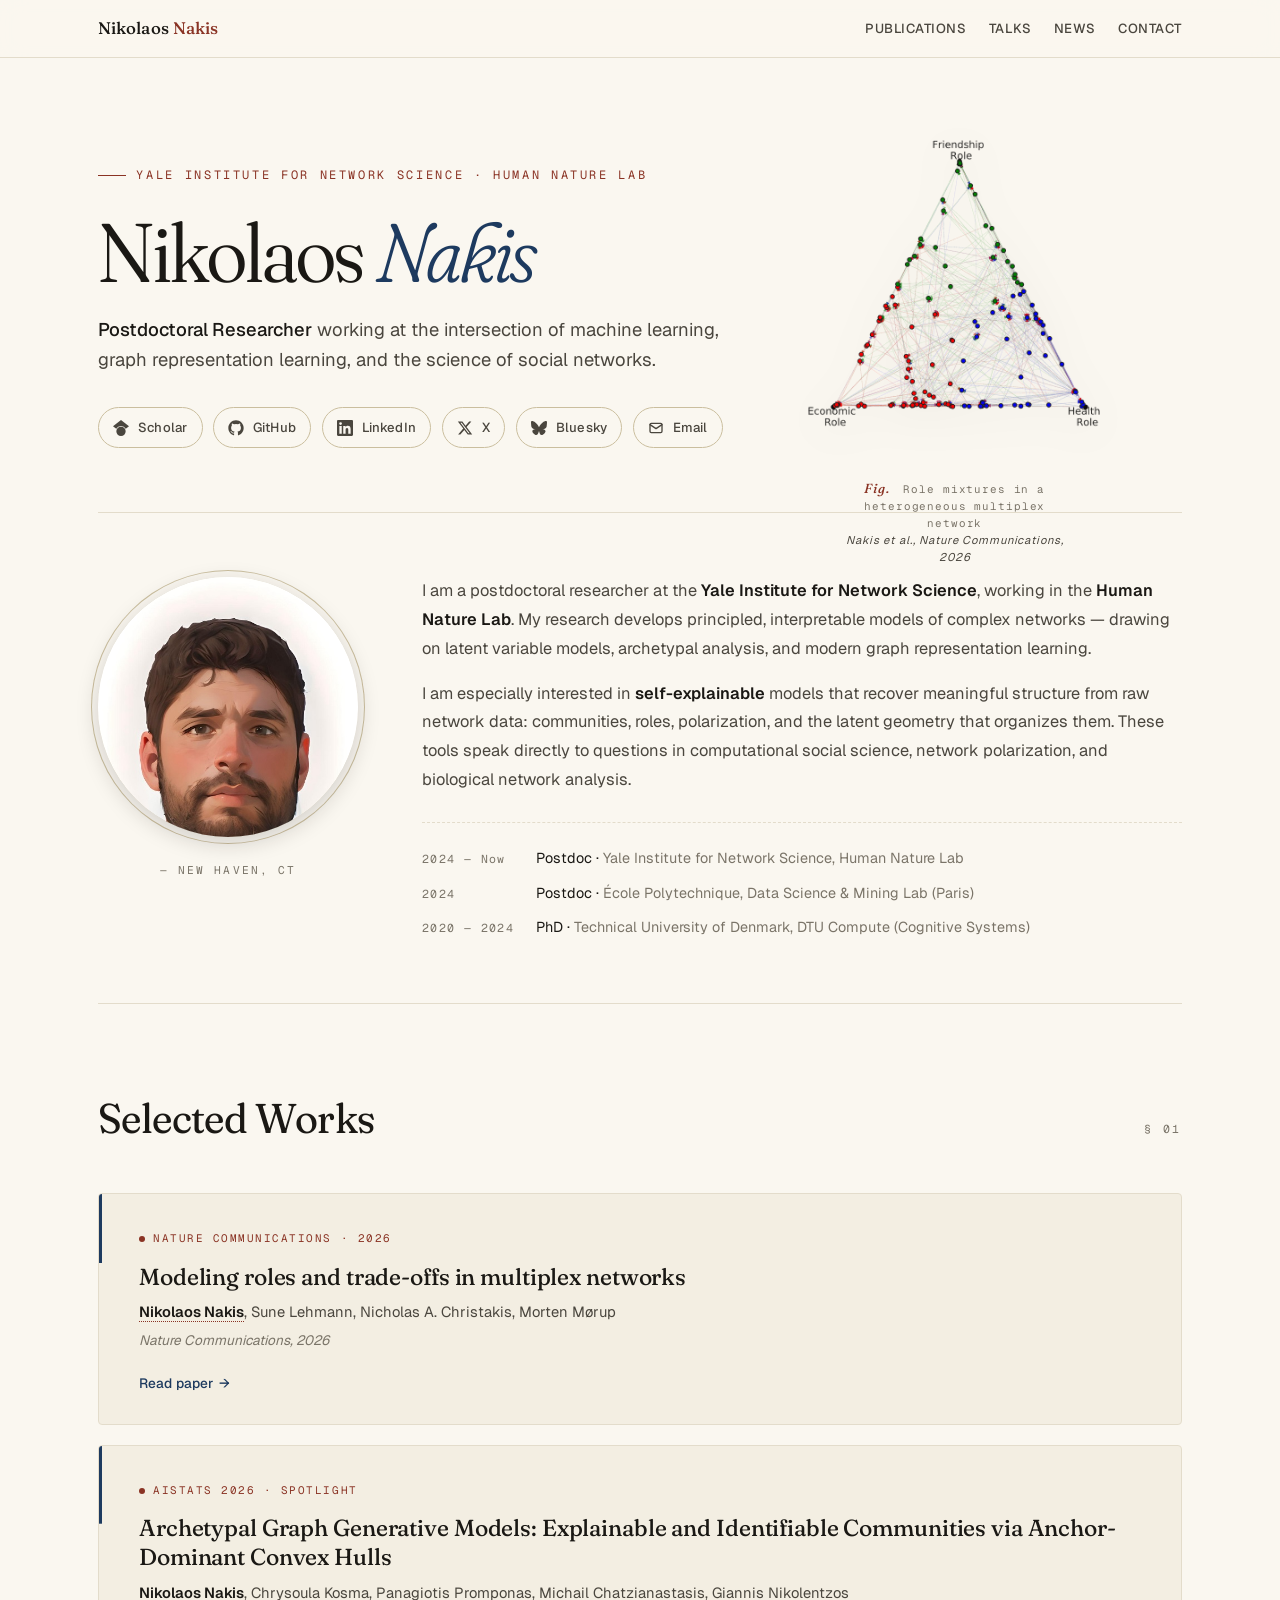
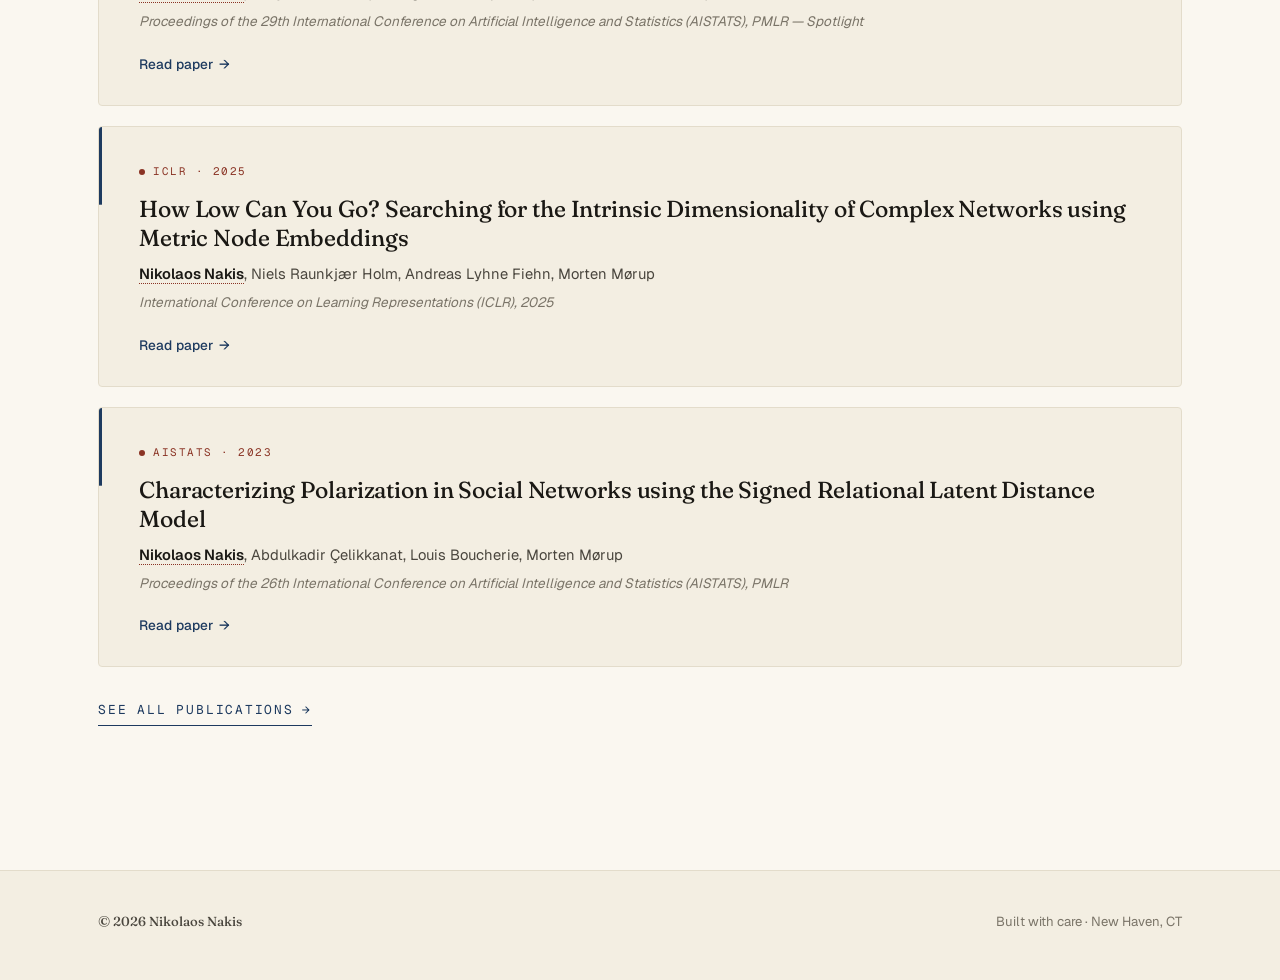
==== index.html @ 8c28fa92 "Add files via upload" ====
<!DOCTYPE html>
<html lang="en">
<head>
    <meta charset="UTF-8">
    <meta name="viewport" content="width=device-width, initial-scale=1.0">
    <title>Nikolaos Nakis — Postdoctoral Researcher, Yale University</title>
    <meta name="description" content="Personal website of Nikolaos Nakis, Postdoctoral Researcher at the Yale Institute for Network Science (Human Nature Lab). Research on machine learning for graphs, graph representation learning, and network polarization.">
    <link rel="stylesheet" href="style.css">
</head>
<body>

<!-- TOP BAR -->
<div class="topbar">
  <div class="topbar-inner">
    <a class="brand" href="./" aria-label="Home">Nikolaos <span>Nakis</span></a>
    <nav class="topnav" aria-label="Primary">
      <a href="publications/">Publications</a>
      <a href="talks/">Talks</a>
      <a href="news/">News</a>
      <a href="contact/">Contact</a>
    </nav>
  </div>
</div>

<main class="shell" id="top">

  <!-- HERO -->
  <section class="hero">

    <a class="hero-figure" href="https://arxiv.org/pdf/2508.05488" target="_blank" rel="noopener" aria-label="Figure from 'Modeling roles and trade-offs in multiplex networks'">
      <img src="assets/simplex.png" alt="Simplex visualization of node roles in a multiplex network — Friendship, Health, and Economic role vertices" loading="eager">
      <span class="hero-figure-caption">
        <span class="caption-label">Fig.</span>
        Role mixtures in a heterogeneous multiplex network<br>
        <em>Nakis et al., Nature Communications, 2026</em>
      </span>
    </a>

    <p class="eyebrow">Yale Institute for Network Science · Human Nature Lab</p>

    <h1>Nikolaos <em>Nakis</em></h1>

    <p class="hero-role">
      <strong>Postdoctoral Researcher</strong> working at the intersection of
      machine learning, graph representation learning, and the science of
      social networks.
    </p>

    <div class="socials">
      <a class="social-btn" href="https://scholar.google.com/citations?user=aBbL2BkAAAAJ&hl=en&oi=ao" target="_blank" rel="noopener" aria-label="Google Scholar">
        <svg viewBox="0 0 24 24" fill="currentColor"><path d="M12 24a7 7 0 1 1 0-14 7 7 0 0 1 0 14zm0-24L0 9.5l4.84 3.77A8 8 0 0 1 12 9a8 8 0 0 1 7.16 4.27L24 9.5z"/></svg>
        Scholar
      </a>
      <a class="social-btn" href="https://github.com/Nicknakis" target="_blank" rel="noopener" aria-label="GitHub">
        <svg viewBox="0 0 24 24" fill="currentColor"><path d="M12 .5C5.65.5.5 5.65.5 12c0 5.08 3.29 9.39 7.86 10.91.58.1.79-.25.79-.56v-2.06c-3.2.7-3.87-1.36-3.87-1.36-.52-1.32-1.27-1.67-1.27-1.67-1.04-.71.08-.7.08-.7 1.15.08 1.76 1.18 1.76 1.18 1.02 1.76 2.69 1.25 3.35.96.1-.74.4-1.25.72-1.54-2.55-.29-5.24-1.28-5.24-5.7 0-1.26.45-2.29 1.18-3.1-.12-.29-.51-1.46.11-3.05 0 0 .97-.31 3.18 1.18a11 11 0 0 1 5.78 0c2.21-1.49 3.18-1.18 3.18-1.18.62 1.59.23 2.76.11 3.05.74.81 1.18 1.84 1.18 3.1 0 4.43-2.69 5.4-5.26 5.69.41.36.78 1.07.78 2.16v3.2c0 .31.21.67.8.55C20.21 21.39 23.5 17.08 23.5 12 23.5 5.65 18.35.5 12 .5z"/></svg>
        GitHub
      </a>
      <a class="social-btn" href="https://www.linkedin.com/in/nikolaos-nakis-67a07a147/" target="_blank" rel="noopener" aria-label="LinkedIn">
        <svg viewBox="0 0 24 24" fill="currentColor"><path d="M20.45 20.45h-3.55v-5.57c0-1.33-.03-3.04-1.85-3.04-1.86 0-2.14 1.45-2.14 2.94v5.67H9.36V9h3.41v1.56h.05c.47-.9 1.64-1.85 3.37-1.85 3.6 0 4.27 2.37 4.27 5.46v6.28zM5.34 7.43A2.06 2.06 0 1 1 5.34 3.3a2.06 2.06 0 0 1 0 4.13zM7.12 20.45H3.56V9h3.56v11.45zM22.23 0H1.77C.79 0 0 .77 0 1.72v20.56C0 23.23.79 24 1.77 24h20.46c.98 0 1.77-.77 1.77-1.72V1.72C24 .77 23.21 0 22.23 0z"/></svg>
        LinkedIn
      </a>
      <a class="social-btn" href="https://x.com/nnaknik" target="_blank" rel="noopener" aria-label="X / Twitter">
        <svg viewBox="0 0 24 24" fill="currentColor"><path d="M18.244 2.25h3.308l-7.227 8.26 8.502 11.24H16.17l-5.214-6.817L4.99 21.75H1.68l7.73-8.835L1.254 2.25H8.08l4.713 6.231zm-1.161 17.52h1.833L7.084 4.126H5.117z"/></svg>
        X
      </a>
      <a class="social-btn" href="https://bsky.app/profile/nnaknik.bsky.social" target="_blank" rel="noopener" aria-label="Bluesky">
        <svg viewBox="0 0 24 24" fill="currentColor"><path d="M12 10.8c-1.087-2.114-4.046-6.053-6.798-7.995C2.566.944 1.561 1.266.902 1.565.139 1.908 0 3.08 0 3.768c0 .69.378 5.65.624 6.479.815 2.736 3.713 3.66 6.383 3.364.136-.02.275-.039.415-.056-.138.022-.276.04-.415.056-3.912.58-7.387 2.005-2.83 7.078 5.013 5.19 6.87-1.113 7.823-4.308.953 3.195 2.05 9.271 7.733 4.308 4.267-4.308 1.172-6.498-2.74-7.078a8.741 8.741 0 0 1-.415-.056c.14.017.279.036.415.056 2.67.297 5.568-.628 6.383-3.364.246-.828.624-5.79.624-6.478 0-.69-.139-1.861-.902-2.206-.659-.298-1.664-.62-4.3 1.24C16.046 4.748 13.087 8.687 12 10.8z"/></svg>
        Bluesky
      </a>
      <a class="social-btn" href="mailto:nicolaos.nakis@gmail.com" aria-label="Email">
        <svg viewBox="0 0 24 24" fill="none" stroke="currentColor" stroke-width="2" stroke-linecap="round" stroke-linejoin="round"><rect x="3" y="5" width="18" height="14" rx="2"/><path d="m3 7 9 6 9-6"/></svg>
        Email
      </a>
    </div>
  </section>

  <!-- ABOUT -->
  <section class="about" id="about">
    <div class="portrait">
      <img src="assets/scholar_photo.jpg" alt="Portrait of Nikolaos Nakis">
      <p class="portrait-caption">— New Haven, CT</p>
    </div>

    <div class="bio">
      <p>
        I am a postdoctoral researcher at the <strong>Yale Institute for Network
        Science</strong>, working in the <strong>Human Nature Lab</strong>. My research
        develops principled, interpretable models of complex networks — drawing on
        latent variable models, archetypal analysis, and modern graph
        representation learning.
      </p>
      <p>
        I am especially interested in <strong>self-explainable</strong> models that
        recover meaningful structure from raw network data: communities, roles,
        polarization, and the latent geometry that organizes them. These tools
        speak directly to questions in computational social science, network
        polarization, and biological network analysis.
      </p>

      <div class="bio-affiliations">
        <div class="affil-row">
          <span class="affil-when">2024 — Now</span>
          <span class="affil-where">Postdoc · <em>Yale Institute for Network Science, Human Nature Lab</em></span>
        </div>
        <div class="affil-row">
          <span class="affil-when">2024</span>
          <span class="affil-where">Postdoc · <em>École Polytechnique, Data Science &amp; Mining Lab (Paris)</em></span>
        </div>
        <div class="affil-row">
          <span class="affil-when">2020 — 2024</span>
          <span class="affil-where">PhD · <em>Technical University of Denmark, DTU Compute (Cognitive Systems)</em></span>
        </div>
      </div>
    </div>
  </section>

  <!-- SELECTED WORKS -->
  <section class="section" id="selected">
    <div class="section-head">
      <h2>Selected Works</h2>
      <span class="section-num">§ 01</span>
    </div>

    <div class="featured">

      <article class="feat-card">
        <div class="feat-tag"><span class="dot"></span> Nature Communications · 2026</div>
        <h3 class="feat-title">Modeling roles and trade-offs in multiplex networks</h3>
        <p class="feat-authors"><b>Nikolaos Nakis</b>, Sune Lehmann, Nicholas A. Christakis, Morten Mørup</p>
        <p class="feat-venue">Nature Communications, 2026</p>
        <a class="feat-link" href="https://www.nature.com/articles/s41467-026-68896-1" target="_blank" rel="noopener">Read paper</a>
      </article>

      <article class="feat-card">
        <div class="feat-tag"><span class="dot"></span> AISTATS 2026 · Spotlight</div>
        <h3 class="feat-title">Archetypal Graph Generative Models: Explainable and Identifiable Communities via Anchor-Dominant Convex Hulls</h3>
        <p class="feat-authors"><b>Nikolaos Nakis</b>, Chrysoula Kosma, Panagiotis Promponas, Michail Chatzianastasis, Giannis Nikolentzos</p>
        <p class="feat-venue">Proceedings of the 29th International Conference on Artificial Intelligence and Statistics (AISTATS), PMLR — Spotlight</p>
        <a class="feat-link" href="https://arxiv.org/pdf/2602.21342" target="_blank" rel="noopener">Read paper</a>
      </article>

      <article class="feat-card">
        <div class="feat-tag"><span class="dot"></span> ICLR · 2025</div>
        <h3 class="feat-title">How Low Can You Go? Searching for the Intrinsic Dimensionality of Complex Networks using Metric Node Embeddings</h3>
        <p class="feat-authors"><b>Nikolaos Nakis</b>, Niels Raunkjær Holm, Andreas Lyhne Fiehn, Morten Mørup</p>
        <p class="feat-venue">International Conference on Learning Representations (ICLR), 2025</p>
        <a class="feat-link" href="https://openreview.net/pdf?id=V71ITh2w40" target="_blank" rel="noopener">Read paper</a>
      </article>

      <article class="feat-card">
        <div class="feat-tag"><span class="dot"></span> AISTATS · 2023</div>
        <h3 class="feat-title">Characterizing Polarization in Social Networks using the Signed Relational Latent Distance Model</h3>
        <p class="feat-authors"><b>Nikolaos Nakis</b>, Abdulkadir Çelikkanat, Louis Boucherie, Morten Mørup</p>
        <p class="feat-venue">Proceedings of the 26th International Conference on Artificial Intelligence and Statistics (AISTATS), PMLR</p>
        <a class="feat-link" href="https://proceedings.mlr.press/v206/nakis23a.html" target="_blank" rel="noopener">Read paper</a>
      </article>

    </div>

    <a class="see-all" href="publications/">See all publications</a>
  </section>

</main>

<footer>
  <div class="footer-inner">
    <span class="footer-mark">© 2026 Nikolaos Nakis</span>
    <span>Built with care · New Haven, CT</span>
  </div>
</footer>

</body>
</html>
---- style.css ----
/* ============================================================
   Nikolaos Nakis — Personal Website
   Editorial / academic aesthetic
   ============================================================ */

@import url('https://fonts.googleapis.com/css2?family=Fraunces:opsz,wght,SOFT@9..144,300..800,30..100&family=Geist:wght@300;400;500;600&family=Geist+Mono:wght@400;500&display=swap');

/* ---------- Design tokens ---------- */
:root {
  /* Palette — warm paper + ink */
  --paper:        #faf7f0;
  --paper-2:      #f3eee2;
  --rule:         #e3dccb;
  --rule-strong:  #cabe9e;
  --ink:          #1a1814;
  --ink-2:        #4a463e;
  --ink-3:        #7a7468;
  --accent:       #1d3a5f;   /* deep ink blue */
  --accent-2:     #8a3324;   /* burnt sienna */
  --accent-soft:  #e7eaf0;

  /* Typography */
  --font-display: 'Fraunces', 'Iowan Old Style', 'Apple Garamond', Georgia, serif;
  --font-body:    'Geist', 'Helvetica Neue', system-ui, -apple-system, sans-serif;
  --font-mono:    'Geist Mono', 'JetBrains Mono', ui-monospace, monospace;

  /* Layout */
  --max-w:        1180px;
  --reading-w:    72ch;
  --gutter:       clamp(1.25rem, 4vw, 3rem);

  /* Motion */
  --ease:         cubic-bezier(.2, .8, .2, 1);
}

/* ---------- Reset ---------- */
*, *::before, *::after { box-sizing: border-box; }
html { scroll-behavior: smooth; scroll-padding-top: 80px; }
body {
  margin: 0;
  font-family: var(--font-body);
  font-weight: 400;
  font-size: 17px;
  line-height: 1.65;
  color: var(--ink);
  background: var(--paper);
  -webkit-font-smoothing: antialiased;
  -moz-osx-font-smoothing: grayscale;
  background-image:
    radial-gradient(1px 1px at 24% 18%, rgba(26,24,20,.08) 50%, transparent 51%),
    radial-gradient(1px 1px at 78% 62%, rgba(26,24,20,.06) 50%, transparent 51%),
    radial-gradient(1px 1px at 12% 84%, rgba(26,24,20,.05) 50%, transparent 51%),
    radial-gradient(1px 1px at 88% 14%, rgba(26,24,20,.05) 50%, transparent 51%);
  background-size: 100% 100%;
  background-attachment: fixed;
}
img { max-width: 100%; display: block; }
a { color: var(--accent); text-decoration: none; }
ul { padding: 0; list-style: none; margin: 0; }

/* ---------- Top bar ---------- */
.topbar {
  position: sticky;
  top: 0;
  z-index: 50;
  background: rgba(250, 247, 240, .82);
  backdrop-filter: saturate(140%) blur(12px);
  -webkit-backdrop-filter: saturate(140%) blur(12px);
  border-bottom: 1px solid var(--rule);
}
.topbar-inner {
  max-width: var(--max-w);
  margin: 0 auto;
  padding: .85rem var(--gutter);
  display: flex;
  align-items: center;
  justify-content: space-between;
  gap: 1.5rem;
}
.brand {
  font-family: var(--font-display);
  font-variation-settings: "opsz" 14, "SOFT" 30;
  font-weight: 500;
  font-size: 1.05rem;
  letter-spacing: .005em;
  color: var(--ink);
  white-space: nowrap;
}
.brand span { color: var(--accent-2); }
.topnav {
  display: flex;
  gap: 1.4rem;
  flex-wrap: wrap;
  justify-content: flex-end;
}
.topnav a {
  font-size: .82rem;
  font-weight: 500;
  letter-spacing: .04em;
  text-transform: uppercase;
  color: var(--ink-2);
  position: relative;
  padding: .25rem 0;
  transition: color .25s var(--ease);
}
.topnav a::after {
  content: "";
  position: absolute;
  left: 0; right: 100%;
  bottom: -2px;
  height: 1px;
  background: var(--accent-2);
  transition: right .35s var(--ease);
}
.topnav a:hover { color: var(--ink); }
.topnav a:hover::after { right: 0; }
.topnav a[aria-current="page"] {
  color: var(--ink);
}
.topnav a[aria-current="page"]::after {
  right: 0;
  background: var(--ink);
}

/* ---------- Layout ---------- */
.shell {
  max-width: var(--max-w);
  margin: 0 auto;
  padding: 0 var(--gutter);
}

/* ---------- Hero ---------- */
.hero {
  padding: clamp(3rem, 9vw, 6rem) 0 clamp(2rem, 6vw, 4rem);
  position: relative;
}
.eyebrow {
  font-family: var(--font-mono);
  font-size: .75rem;
  letter-spacing: .22em;
  text-transform: uppercase;
  color: var(--accent-2);
  display: inline-flex;
  align-items: center;
  gap: .65rem;
  margin-bottom: 1.5rem;
}
.eyebrow::before {
  content: "";
  width: 28px;
  height: 1px;
  background: var(--accent-2);
}
.hero h1 {
  font-family: var(--font-display);
  font-variation-settings: "opsz" 144, "SOFT" 50;
  font-weight: 350;
  font-size: clamp(2.6rem, 7vw, 5.2rem);
  line-height: 1.02;
  letter-spacing: -.02em;
  margin: 0 0 1.25rem;
  color: var(--ink);
}
.hero h1 em {
  font-style: italic;
  font-variation-settings: "opsz" 144, "SOFT" 100;
  font-weight: 300;
  color: var(--accent);
}
.hero-role {
  font-size: 1.15rem;
  color: var(--ink-2);
  margin: 0 0 2rem;
  max-width: 56ch;
}
.hero-role strong {
  color: var(--ink);
  font-weight: 500;
}

/* Hero figure — research visualisation */
.hero-figure {
  position: absolute;
  top: clamp(2rem, 4vw, 3rem);
  right: var(--gutter);
  width: clamp(280px, 28vw, 380px);
  display: flex;
  flex-direction: column;
  align-items: center;
  gap: .85rem;
  text-decoration: none;
  color: inherit;
  transition: transform .35s var(--ease), opacity .35s var(--ease);
}
.hero-figure img {
  width: 100%;
  height: auto;
  display: block;
  mix-blend-mode: multiply;
  filter: drop-shadow(0 8px 22px rgba(26,24,20,.08));
}
.hero-figure-caption {
  font-family: var(--font-mono);
  font-size: .68rem;
  letter-spacing: .08em;
  line-height: 1.55;
  color: var(--ink-3);
  text-align: center;
  max-width: 32ch;
  text-transform: none;
}
.hero-figure-caption .caption-label {
  display: inline-block;
  font-family: var(--font-display);
  font-style: italic;
  font-variation-settings: "opsz" 14;
  font-weight: 500;
  font-size: .82rem;
  color: var(--accent-2);
  margin-right: .35rem;
  vertical-align: baseline;
}
.hero-figure-caption em {
  font-style: italic;
  font-family: var(--font-body);
  color: var(--ink-2);
  font-size: .7rem;
}
.hero-figure:hover {
  transform: translateY(-2px);
}
.hero-figure:hover img {
  filter: drop-shadow(0 12px 28px rgba(26,24,20,.14));
}
@media (max-width: 980px) { .hero-figure { display: none; } }

/* ---------- Social row ---------- */
.socials {
  display: flex;
  gap: .65rem;
  flex-wrap: wrap;
  margin-top: 1.5rem;
}
.social-btn {
  display: inline-flex;
  align-items: center;
  gap: .55rem;
  padding: .55rem .9rem;
  border: 1px solid var(--rule-strong);
  border-radius: 999px;
  background: transparent;
  color: var(--ink-2);
  font-size: .82rem;
  font-weight: 500;
  letter-spacing: .01em;
  transition: all .25s var(--ease);
}
.social-btn svg { width: 16px; height: 16px; }
.social-btn:hover {
  background: var(--ink);
  color: var(--paper);
  border-color: var(--ink);
  transform: translateY(-1px);
}

/* ---------- About section ---------- */
.about {
  display: grid;
  grid-template-columns: 260px 1fr;
  gap: clamp(1.5rem, 5vw, 4rem);
  align-items: start;
  padding: clamp(2rem, 6vw, 4rem) 0;
  border-top: 1px solid var(--rule);
}
@media (max-width: 760px) {
  .about { grid-template-columns: 1fr; }
}
.portrait {
  position: relative;
  display: flex;
  flex-direction: column;
  align-items: center;
}
.portrait img {
  width: 260px;
  height: 260px;
  border-radius: 50%;
  object-fit: cover;
  object-position: center top;
  box-shadow:
    0 1px 0 rgba(255,255,255,.6) inset,
    0 6px 22px rgba(26,24,20,.18),
    0 0 0 6px var(--paper),
    0 0 0 7px var(--rule-strong);
}
.portrait-caption {
  font-family: var(--font-mono);
  font-size: .7rem;
  letter-spacing: .18em;
  text-transform: uppercase;
  color: var(--ink-3);
  margin-top: 1.5rem;
  text-align: center;
}
@media (max-width: 760px) {
  .portrait img { width: 220px; height: 220px; }
}

.bio p {
  margin: 0 0 1rem;
  color: var(--ink-2);
  font-size: 1.025rem;
  line-height: 1.75;
  max-width: var(--reading-w);
}
.bio p strong {
  color: var(--ink);
  font-weight: 600;
}
.bio-affiliations {
  margin-top: 1.75rem;
  padding-top: 1.5rem;
  border-top: 1px dashed var(--rule);
  display: grid;
  grid-template-columns: 1fr;
  gap: .65rem;
}
.affil-row {
  display: flex;
  align-items: baseline;
  gap: .9rem;
  font-size: .9rem;
}
.affil-when {
  font-family: var(--font-mono);
  font-size: .72rem;
  letter-spacing: .12em;
  color: var(--ink-3);
  white-space: nowrap;
  min-width: 100px;
}
.affil-where { color: var(--ink); }
.affil-where em { color: var(--ink-3); font-style: normal; }

/* ---------- Section headers ---------- */
.section {
  padding: clamp(2.5rem, 7vw, 5rem) 0;
  border-top: 1px solid var(--rule);
}
.section-head {
  display: flex;
  align-items: baseline;
  justify-content: space-between;
  gap: 2rem;
  margin-bottom: 2.5rem;
  flex-wrap: wrap;
}
.section-head h2 {
  font-family: var(--font-display);
  font-variation-settings: "opsz" 60, "SOFT" 50;
  font-weight: 400;
  font-size: clamp(1.85rem, 3.5vw, 2.6rem);
  letter-spacing: -.015em;
  margin: 0;
  color: var(--ink);
}
.section-num {
  font-family: var(--font-mono);
  font-size: .72rem;
  letter-spacing: .22em;
  text-transform: uppercase;
  color: var(--ink-3);
}

/* ---------- Selected publications (featured) ---------- */
.featured {
  display: grid;
  gap: 1.25rem;
}
.feat-card {
  position: relative;
  padding: 1.75rem 1.75rem 1.75rem 2.5rem;
  background: var(--paper-2);
  border: 1px solid var(--rule);
  border-radius: 4px;
  transition: all .35s var(--ease);
  overflow: hidden;
}
.feat-card::before {
  content: "";
  position: absolute;
  left: 0; top: 0; bottom: 0;
  width: 3px;
  background: var(--accent);
  transform: scaleY(.3);
  transform-origin: top;
  transition: transform .4s var(--ease);
}
.feat-card:hover {
  background: #fff;
  border-color: var(--rule-strong);
  transform: translateX(2px);
}
.feat-card:hover::before { transform: scaleY(1); }
.feat-tag {
  display: inline-flex;
  align-items: center;
  gap: .5rem;
  font-family: var(--font-mono);
  font-size: .68rem;
  letter-spacing: .14em;
  text-transform: uppercase;
  color: var(--accent-2);
  margin-bottom: .85rem;
}
.feat-tag .dot {
  width: 6px; height: 6px;
  border-radius: 50%;
  background: var(--accent-2);
}
.feat-title {
  font-family: var(--font-display);
  font-variation-settings: "opsz" 36, "SOFT" 50;
  font-weight: 450;
  font-size: clamp(1.2rem, 2vw, 1.45rem);
  line-height: 1.25;
  margin: 0 0 .65rem;
  color: var(--ink);
  letter-spacing: -.005em;
}
.feat-authors {
  font-size: .92rem;
  color: var(--ink-2);
  margin: 0 0 .35rem;
  line-height: 1.55;
}
.feat-authors b {
  font-weight: 600;
  color: var(--ink);
  border-bottom: 1px dotted var(--accent-2);
}
.feat-venue {
  font-size: .85rem;
  color: var(--ink-3);
  font-style: italic;
  margin: 0 0 1rem;
}
.feat-link {
  display: inline-flex;
  align-items: center;
  gap: .35rem;
  font-size: .85rem;
  font-weight: 500;
  color: var(--accent);
  letter-spacing: .01em;
}
.feat-link::after {
  content: "→";
  transition: transform .25s var(--ease);
}
.feat-link:hover::after { transform: translateX(4px); }

/* ---------- Full publications list ---------- */
.pub-group {
  margin-bottom: 2rem;
}
.pub-year {
  font-family: var(--font-mono);
  font-size: .8rem;
  letter-spacing: .2em;
  color: var(--ink-3);
  padding-bottom: .5rem;
  margin-bottom: 1rem;
  border-bottom: 1px solid var(--rule);
  display: flex;
  align-items: center;
  gap: .8rem;
}
.pub-year::after {
  content: "";
  flex: 1;
  height: 1px;
  background: var(--rule);
}
.pub-list { display: grid; gap: 1.4rem; }
.pub-item {
  display: grid;
  grid-template-columns: 60px 1fr;
  gap: 1.25rem;
  padding: .25rem 0;
}
@media (max-width: 600px) {
  .pub-item { grid-template-columns: 1fr; gap: .35rem; }
}
.pub-num {
  font-family: var(--font-mono);
  font-size: .75rem;
  color: var(--ink-3);
  letter-spacing: .08em;
  padding-top: .35rem;
}
.pub-body { min-width: 0; }
.pub-title {
  font-family: var(--font-display);
  font-variation-settings: "opsz" 24, "SOFT" 50;
  font-weight: 450;
  font-size: 1.08rem;
  line-height: 1.35;
  color: var(--ink);
  margin: 0 0 .35rem;
}
.pub-authors {
  font-size: .9rem;
  color: var(--ink-2);
  margin: 0 0 .25rem;
}
.pub-authors b { font-weight: 600; color: var(--ink); }
.pub-venue {
  font-size: .85rem;
  font-style: italic;
  color: var(--ink-3);
  margin: 0 0 .4rem;
}
.pub-actions {
  font-size: .8rem;
  display: inline-flex;
  gap: 1rem;
}
.pub-actions a {
  color: var(--accent);
  font-weight: 500;
  border-bottom: 1px solid transparent;
  transition: border-color .25s var(--ease);
}
.pub-actions a:hover { border-bottom-color: var(--accent); }

/* ---------- Awards / Talks (compact list) ---------- */
.compact-list { display: grid; gap: 1.4rem; }
.compact-item {
  display: grid;
  grid-template-columns: 140px 1fr;
  gap: 1.25rem;
  padding-bottom: 1.4rem;
  border-bottom: 1px dashed var(--rule);
}
.compact-item:last-child { border-bottom: none; }
@media (max-width: 600px) {
  .compact-item { grid-template-columns: 1fr; gap: .35rem; }
}
.compact-when {
  font-family: var(--font-mono);
  font-size: .75rem;
  letter-spacing: .12em;
  color: var(--ink-3);
  text-transform: uppercase;
  padding-top: .25rem;
}
.compact-title {
  font-family: var(--font-display);
  font-variation-settings: "opsz" 24, "SOFT" 50;
  font-weight: 500;
  font-size: 1.05rem;
  color: var(--ink);
  margin: 0 0 .35rem;
  line-height: 1.35;
}
.compact-meta {
  font-size: .9rem;
  color: var(--ink-2);
  margin: 0;
  font-style: italic;
}
.compact-where {
  font-size: .85rem;
  color: var(--ink-3);
  margin: .15rem 0 0;
}

/* ---------- News timeline ---------- */
.timeline {
  display: grid;
  gap: .9rem;
  position: relative;
}
.tl-item {
  display: grid;
  grid-template-columns: 90px 16px 1fr;
  align-items: center;
  gap: 1rem;
  padding: .35rem 0;
}
@media (max-width: 600px) {
  .tl-item { grid-template-columns: 60px 12px 1fr; }
}
.tl-year {
  font-family: var(--font-mono);
  font-size: .82rem;
  color: var(--ink-3);
  letter-spacing: .1em;
}
.tl-marker {
  position: relative;
  height: 100%;
  display: flex;
  align-items: center;
  justify-content: center;
}
.tl-marker::before {
  content: "";
  position: absolute;
  width: 1px;
  height: 100%;
  background: var(--rule);
  left: 50%;
  transform: translateX(-50%);
}
.tl-marker::after {
  content: "";
  position: relative;
  width: 8px; height: 8px;
  border-radius: 50%;
  background: var(--paper);
  border: 1.5px solid var(--accent-2);
  z-index: 1;
}
.tl-text {
  color: var(--ink);
  font-size: .98rem;
}

/* ---------- Contact ---------- */
.contact-block {
  display: grid;
  grid-template-columns: 1fr auto;
  gap: 2rem;
  align-items: end;
  padding: 1rem 0;
}
@media (max-width: 700px) {
  .contact-block { grid-template-columns: 1fr; }
}
.contact-lead {
  font-family: var(--font-display);
  font-variation-settings: "opsz" 60, "SOFT" 50;
  font-weight: 350;
  font-size: clamp(1.5rem, 3vw, 2.1rem);
  line-height: 1.2;
  color: var(--ink);
  max-width: 24ch;
  margin: 0;
}
.contact-lead em {
  font-style: italic;
  color: var(--accent);
}
.contact-list {
  display: grid;
  gap: .6rem;
  font-size: .95rem;
}
.contact-row {
  display: flex;
  align-items: center;
  gap: .6rem;
  color: var(--ink-2);
}
.contact-row .lbl {
  font-family: var(--font-mono);
  font-size: .7rem;
  letter-spacing: .18em;
  text-transform: uppercase;
  color: var(--ink-3);
  min-width: 60px;
}
.contact-row a {
  color: var(--ink);
  border-bottom: 1px solid var(--rule-strong);
  transition: border-color .25s var(--ease);
}
.contact-row a:hover { border-bottom-color: var(--accent); }

/* ---------- Footer ---------- */
footer {
  border-top: 1px solid var(--rule);
  margin-top: 4rem;
  padding: 2.5rem 0 3rem;
  background: var(--paper-2);
}
.footer-inner {
  max-width: var(--max-w);
  margin: 0 auto;
  padding: 0 var(--gutter);
  display: flex;
  justify-content: space-between;
  align-items: center;
  flex-wrap: wrap;
  gap: 1rem;
  font-size: .82rem;
  color: var(--ink-3);
}
.footer-mark {
  font-family: var(--font-display);
  font-variation-settings: "opsz" 14;
  font-weight: 500;
  color: var(--ink-2);
}

/* ---------- Subtle entrance animation ---------- */
@media (prefers-reduced-motion: no-preference) {
  .hero h1, .hero-role, .eyebrow, .socials, .constellation {
    animation: rise .9s var(--ease) both;
  }
  .eyebrow { animation-delay: .05s; }
  .hero h1 { animation-delay: .15s; }
  .hero-role { animation-delay: .35s; }
  .socials { animation-delay: .5s; }
  .constellation { animation: fadeIn 1.4s ease .3s both; }
}
@keyframes rise {
  from { opacity: 0; transform: translateY(14px); }
  to   { opacity: 1; transform: translateY(0); }
}
@keyframes fadeIn {
  from { opacity: 0; }
  to   { opacity: .55; }
}

/* ---------- Subpage header ---------- */
.page-head {
  padding: clamp(3rem, 8vw, 5rem) 0 clamp(2rem, 5vw, 3rem);
  position: relative;
  border-bottom: 1px solid var(--rule);
  margin-bottom: clamp(2rem, 5vw, 3.5rem);
}
.page-head h1 {
  font-family: var(--font-display);
  font-variation-settings: "opsz" 144, "SOFT" 50;
  font-weight: 350;
  font-size: clamp(2.2rem, 5.5vw, 3.8rem);
  line-height: 1.05;
  letter-spacing: -.02em;
  margin: 0 0 1rem;
  color: var(--ink);
}
.page-head h1 em {
  font-style: italic;
  font-variation-settings: "opsz" 144, "SOFT" 100;
  font-weight: 300;
  color: var(--accent);
}
.page-head .lead {
  font-size: 1.05rem;
  color: var(--ink-2);
  max-width: 60ch;
  margin: 0;
  line-height: 1.7;
}

/* In-page jump nav for subpages */
.subnav {
  display: flex;
  gap: 2rem;
  margin-top: 1.5rem;
  flex-wrap: wrap;
}
.subnav a {
  font-family: var(--font-mono);
  font-size: .75rem;
  letter-spacing: .14em;
  text-transform: uppercase;
  color: var(--ink-3);
  padding-bottom: .25rem;
  border-bottom: 1px solid transparent;
  transition: all .25s var(--ease);
}
.subnav a:hover {
  color: var(--ink);
  border-bottom-color: var(--accent-2);
}

/* "See all" CTA at end of selected section */
.see-all {
  display: inline-flex;
  align-items: center;
  gap: .5rem;
  margin-top: 2rem;
  font-family: var(--font-mono);
  font-size: .8rem;
  letter-spacing: .14em;
  text-transform: uppercase;
  color: var(--accent);
  padding-bottom: .25rem;
  border-bottom: 1px solid var(--accent);
  transition: all .3s var(--ease);
}
.see-all::after {
  content: "→";
  transition: transform .25s var(--ease);
}
.see-all:hover {
  color: var(--accent-2);
  border-bottom-color: var(--accent-2);
}
.see-all:hover::after { transform: translateX(4px); }

/* ---------- Selection ---------- */
::selection {
  background: var(--accent);
  color: var(--paper);
}
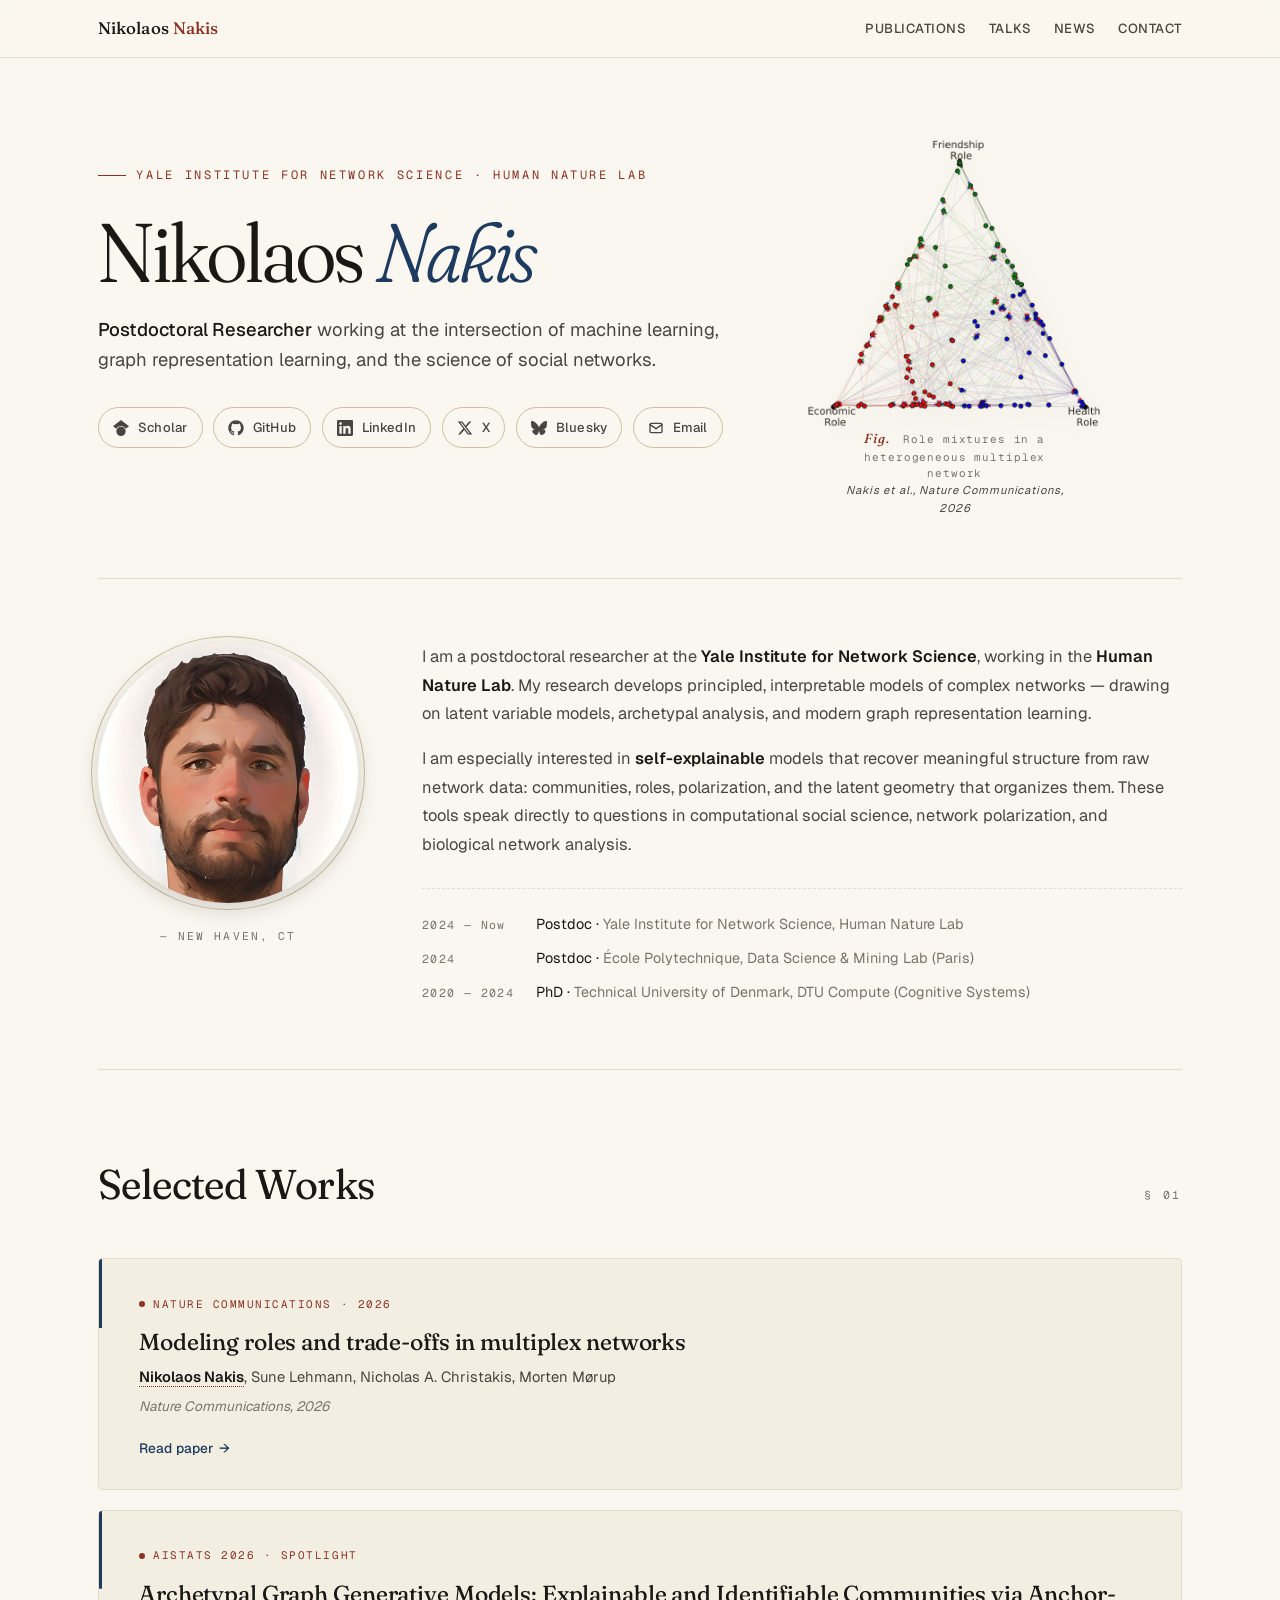
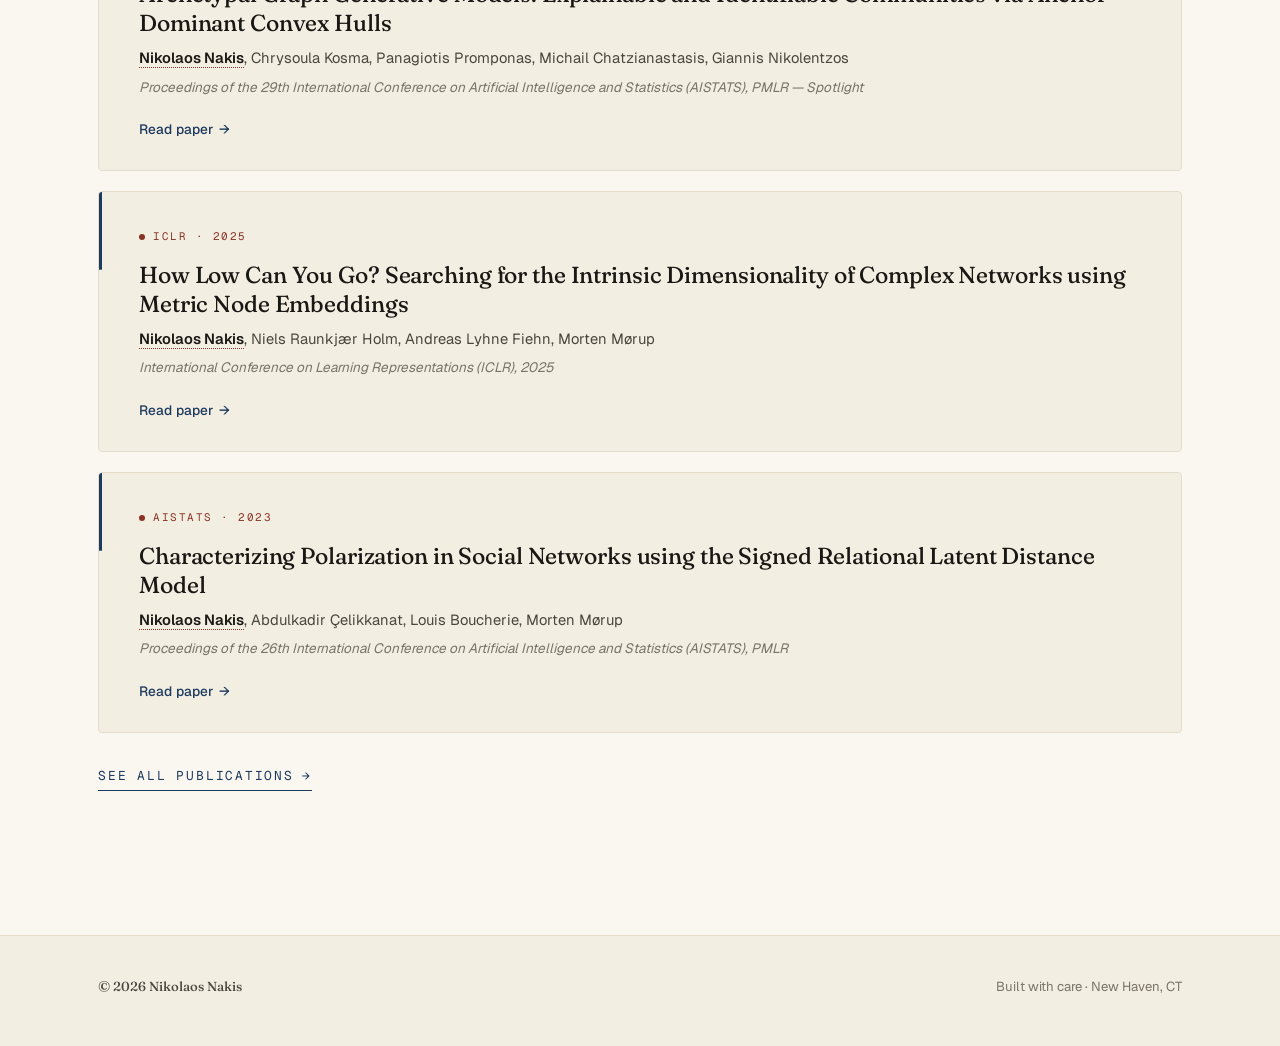
==== commit f54675e8: "Add files via upload" ====
--- a/index.html
+++ b/index.html
@@ -27,7 +27,7 @@
   <!-- HERO -->
   <section class="hero">
 
-    <a class="hero-figure" href="https://arxiv.org/pdf/2508.05488" target="_blank" rel="noopener" aria-label="Figure from 'Modeling roles and trade-offs in multiplex networks'">
+    <a class="hero-figure" href="https://www.nature.com/articles/s41467-026-68896-1" target="_blank" rel="noopener" aria-label="Figure from 'Modeling roles and trade-offs in multiplex networks'">
       <img src="assets/simplex.png" alt="Simplex visualization of node roles in a multiplex network — Friendship, Health, and Economic role vertices" loading="eager">
       <span class="hero-figure-caption">
         <span class="caption-label">Fig.</span>
--- a/style.css
+++ b/style.css
@@ -133,6 +133,7 @@
 .hero {
   padding: clamp(3rem, 9vw, 6rem) 0 clamp(2rem, 6vw, 4rem);
   position: relative;
+  min-height: 520px;
 }
 .eyebrow {
   font-family: var(--font-mono);
@@ -187,10 +188,11 @@
   display: flex;
   flex-direction: column;
   align-items: center;
-  gap: .85rem;
+  gap: .25rem;
   text-decoration: none;
   color: inherit;
   transition: transform .35s var(--ease), opacity .35s var(--ease);
+  margin-bottom: 2.5rem;
 }
 .hero-figure img {
   width: 100%;
@@ -208,6 +210,7 @@
   text-align: center;
   max-width: 32ch;
   text-transform: none;
+  margin-top: -2.5rem;
 }
 .hero-figure-caption .caption-label {
   display: inline-block;
@@ -232,7 +235,10 @@
 .hero-figure:hover img {
   filter: drop-shadow(0 12px 28px rgba(26,24,20,.14));
 }
-@media (max-width: 980px) { .hero-figure { display: none; } }
+@media (max-width: 1080px) {
+  .hero-figure { display: none; }
+  .hero { min-height: auto; }
+}
 
 /* ---------- Social row ---------- */
 .socials {
@@ -286,7 +292,7 @@
   height: 260px;
   border-radius: 50%;
   object-fit: cover;
-  object-position: center top;
+  object-position: center 32%;
   box-shadow:
     0 1px 0 rgba(255,255,255,.6) inset,
     0 6px 22px rgba(26,24,20,.18),
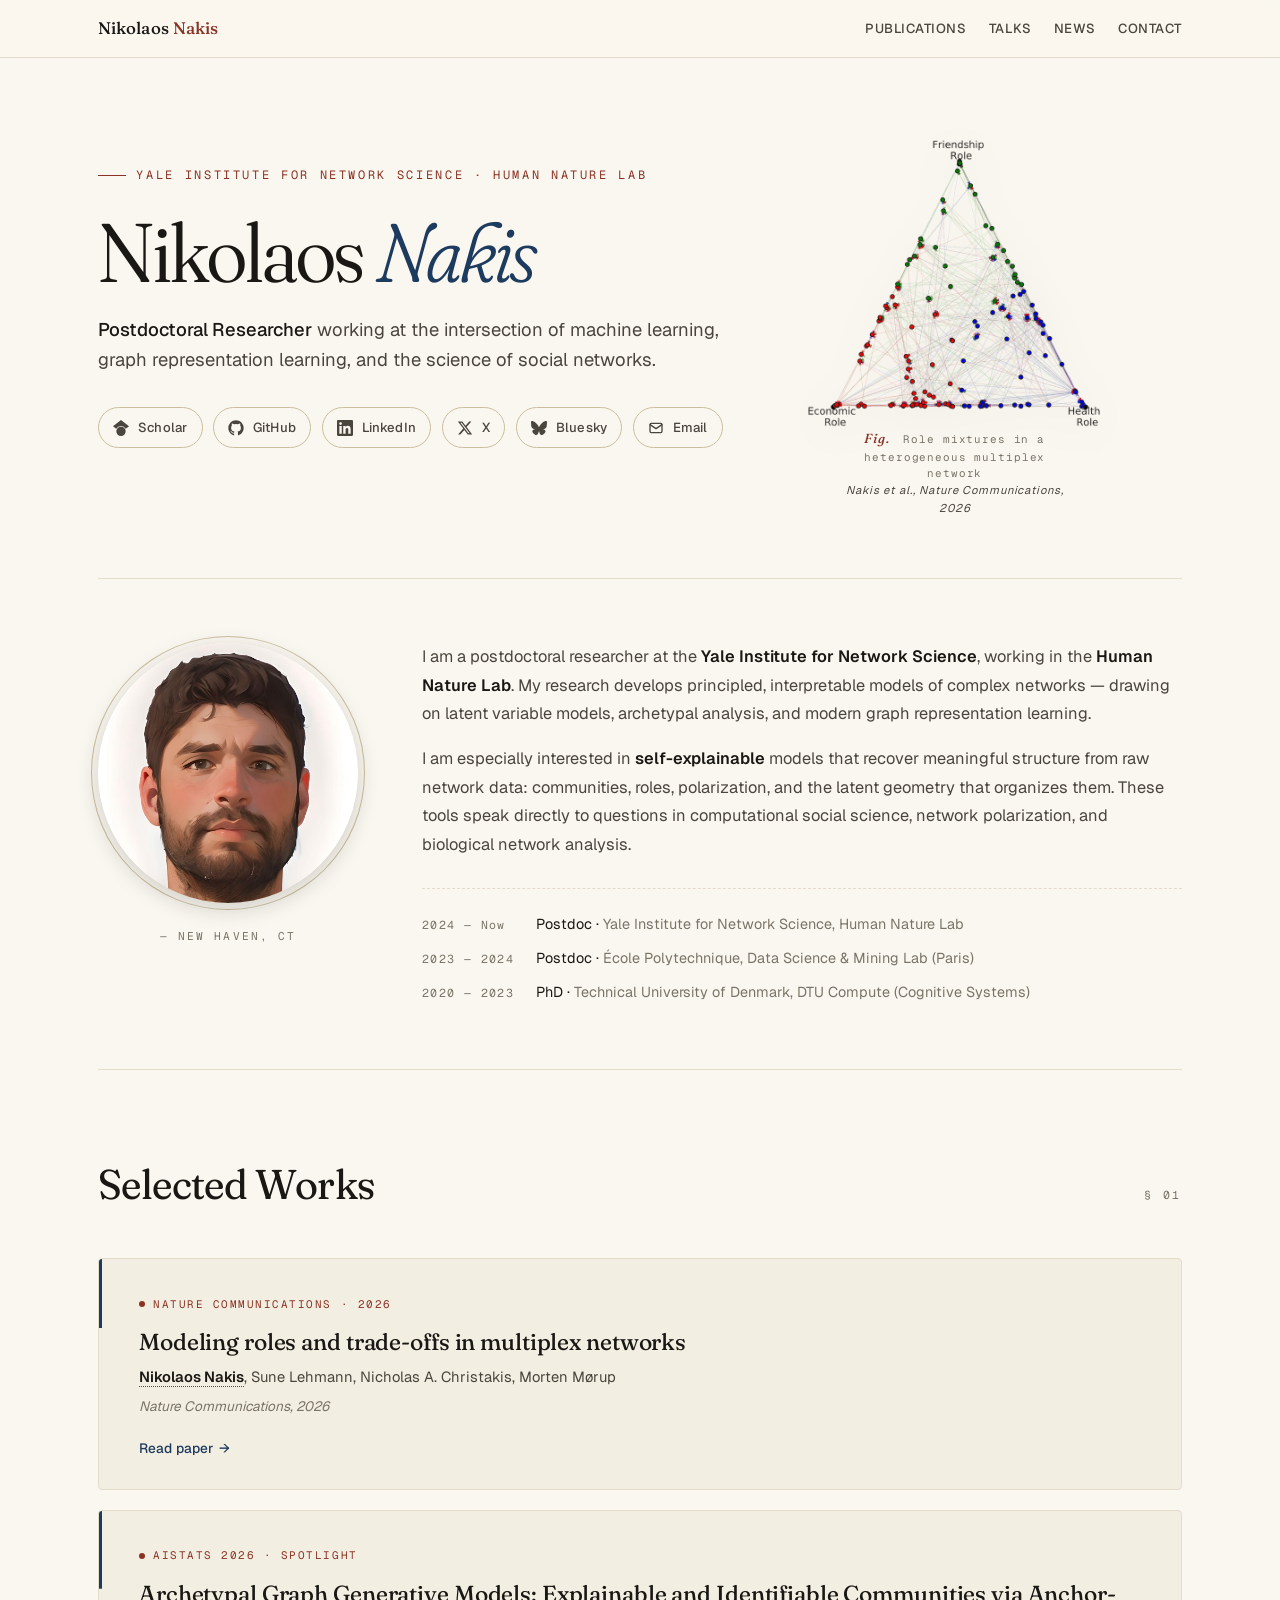
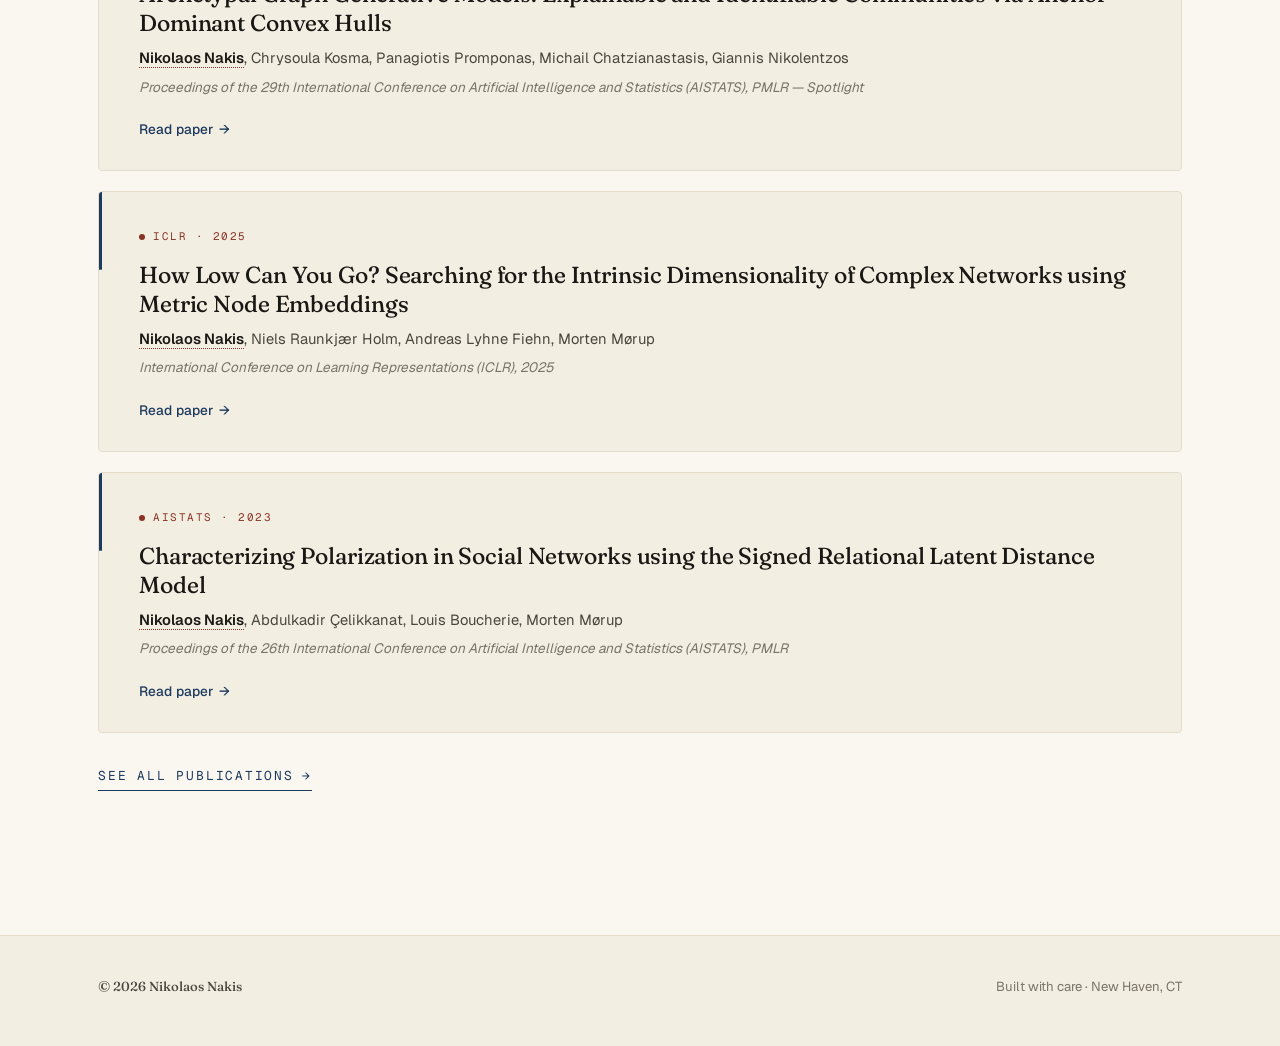
==== commit 547716b0: "Update affiliation dates in index.html" ====
--- a/index.html
+++ b/index.html
@@ -103,11 +103,11 @@
           <span class="affil-where">Postdoc · <em>Yale Institute for Network Science, Human Nature Lab</em></span>
         </div>
         <div class="affil-row">
-          <span class="affil-when">2024</span>
+          <span class="affil-when">2023 — 2024</span>
           <span class="affil-where">Postdoc · <em>École Polytechnique, Data Science &amp; Mining Lab (Paris)</em></span>
         </div>
         <div class="affil-row">
-          <span class="affil-when">2020 — 2024</span>
+          <span class="affil-when">2020 — 2023</span>
           <span class="affil-where">PhD · <em>Technical University of Denmark, DTU Compute (Cognitive Systems)</em></span>
         </div>
       </div>
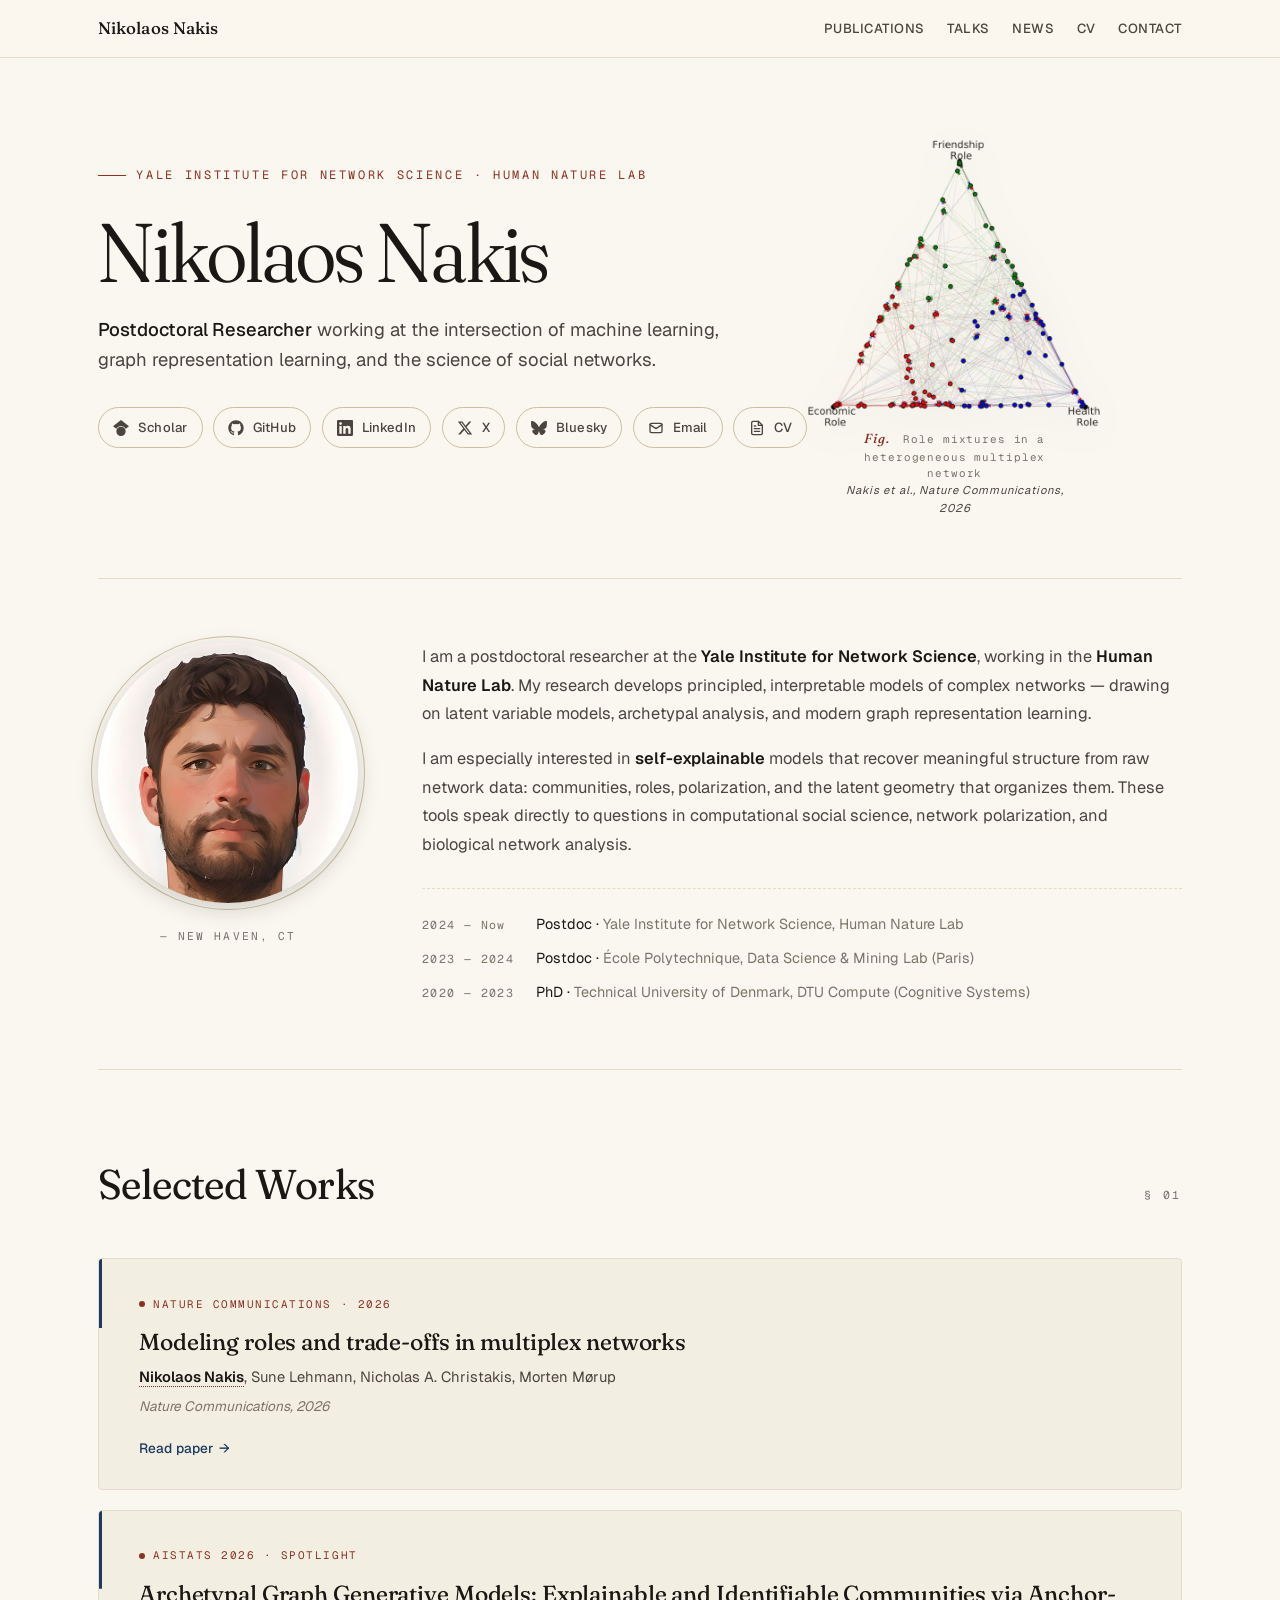
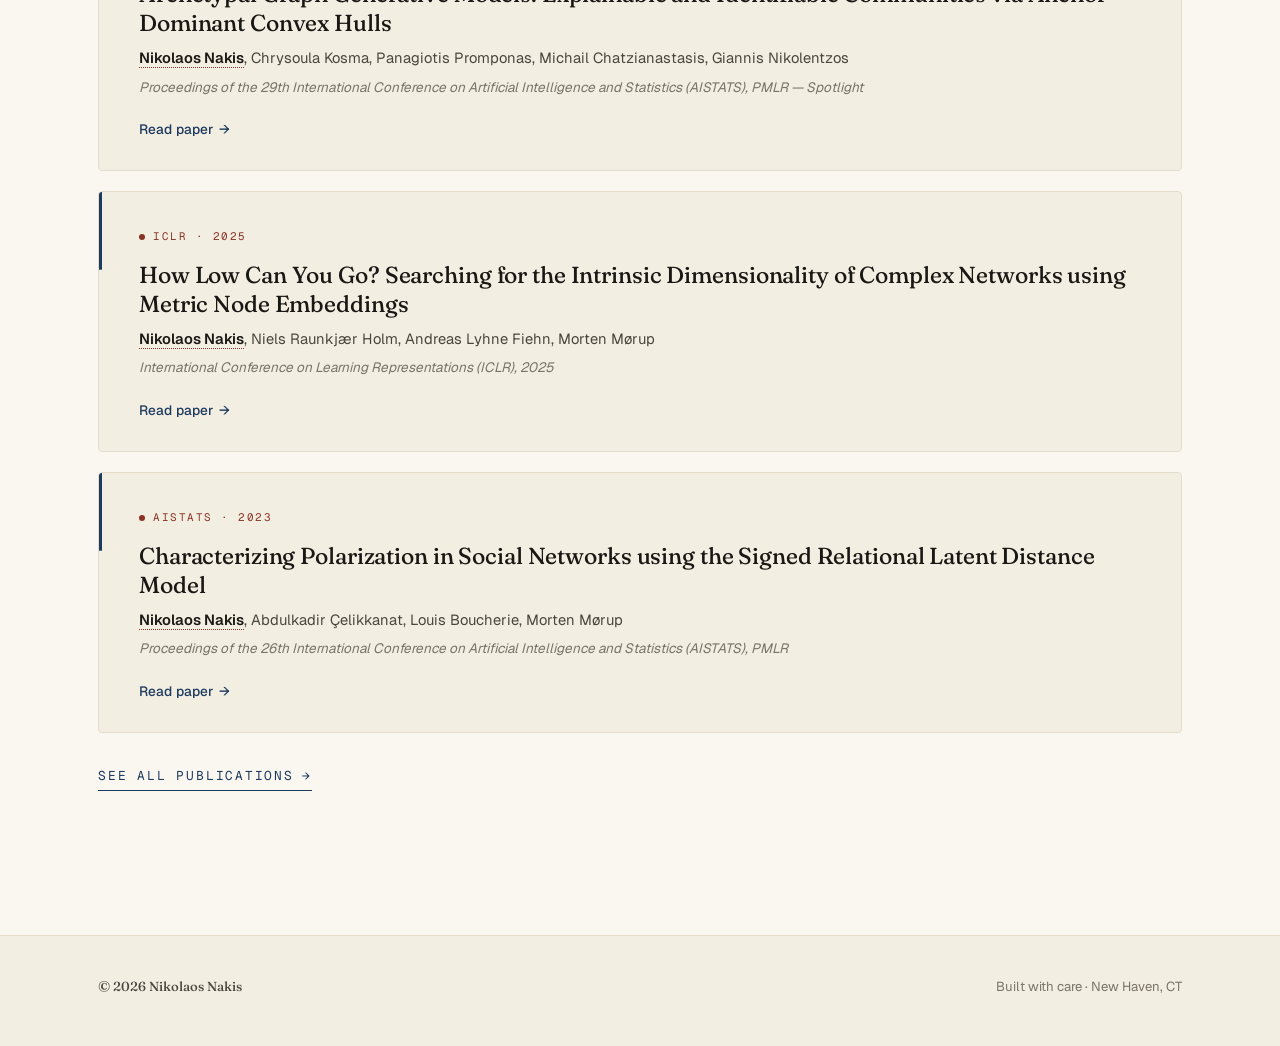
==== commit 1b35a293: "Add files via upload" ====
--- a/index.html
+++ b/index.html
@@ -17,6 +17,7 @@
       <a href="publications/">Publications</a>
       <a href="talks/">Talks</a>
       <a href="news/">News</a>
+      <a href="assets/CV.pdf" target="_blank" rel="noopener">CV</a>
       <a href="contact/">Contact</a>
     </nav>
   </div>
@@ -70,6 +71,10 @@
       <a class="social-btn" href="mailto:nicolaos.nakis@gmail.com" aria-label="Email">
         <svg viewBox="0 0 24 24" fill="none" stroke="currentColor" stroke-width="2" stroke-linecap="round" stroke-linejoin="round"><rect x="3" y="5" width="18" height="14" rx="2"/><path d="m3 7 9 6 9-6"/></svg>
         Email
+      </a>
+      <a class="social-btn" href="assets/CV.pdf" target="_blank" rel="noopener" aria-label="Curriculum Vitae (PDF)">
+        <svg viewBox="0 0 24 24" fill="none" stroke="currentColor" stroke-width="2" stroke-linecap="round" stroke-linejoin="round"><path d="M14 2H6a2 2 0 0 0-2 2v16a2 2 0 0 0 2 2h12a2 2 0 0 0 2-2V8z"/><path d="M14 2v6h6"/><path d="M8 13h8"/><path d="M8 17h8"/><path d="M8 9h2"/></svg>
+        CV
       </a>
     </div>
   </section>
--- a/style.css
+++ b/style.css
@@ -86,7 +86,7 @@
   color: var(--ink);
   white-space: nowrap;
 }
-.brand span { color: var(--accent-2); }
+.brand span { color: var(--ink); }
 .topnav {
   display: flex;
   gap: 1.4rem;
@@ -163,10 +163,9 @@
   color: var(--ink);
 }
 .hero h1 em {
-  font-style: italic;
-  font-variation-settings: "opsz" 144, "SOFT" 100;
-  font-weight: 300;
-  color: var(--accent);
+  font-style: inherit;
+  font-weight: inherit;
+  color: inherit;
 }
 .hero-role {
   font-size: 1.15rem;
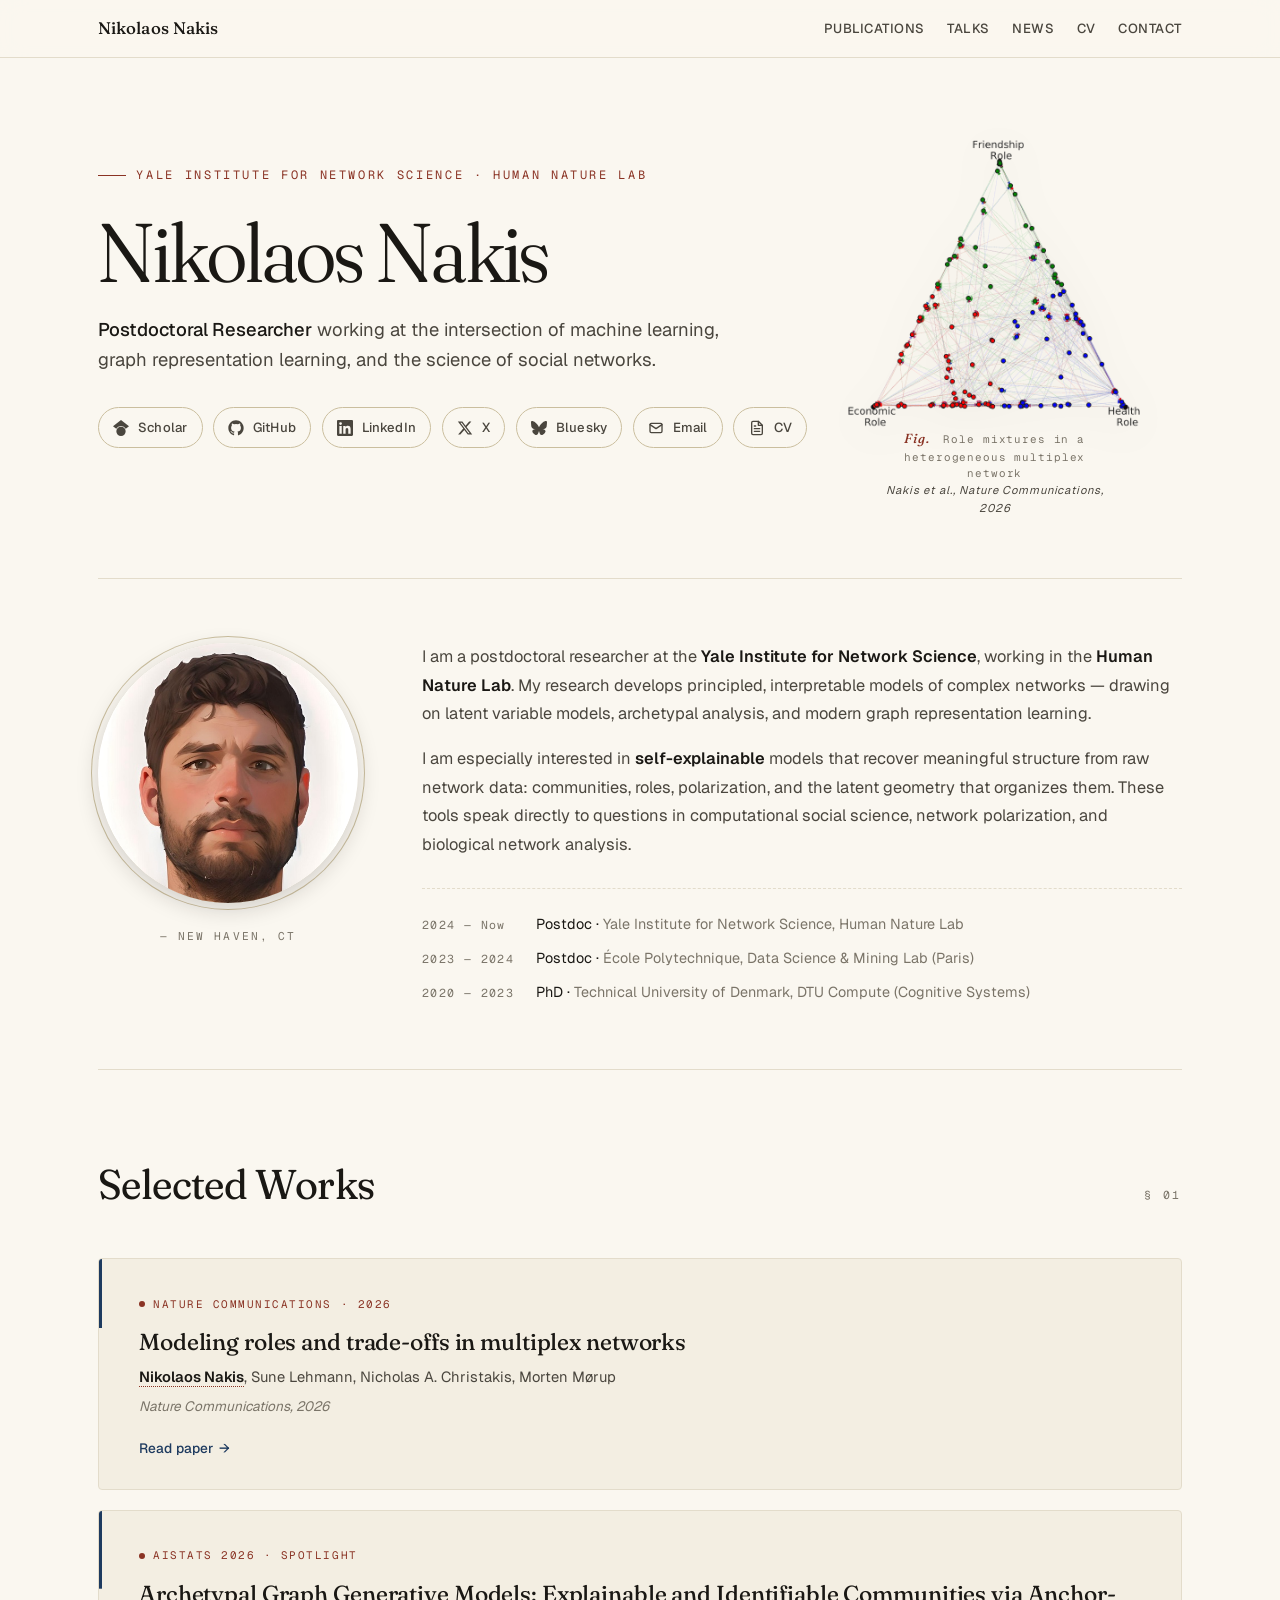
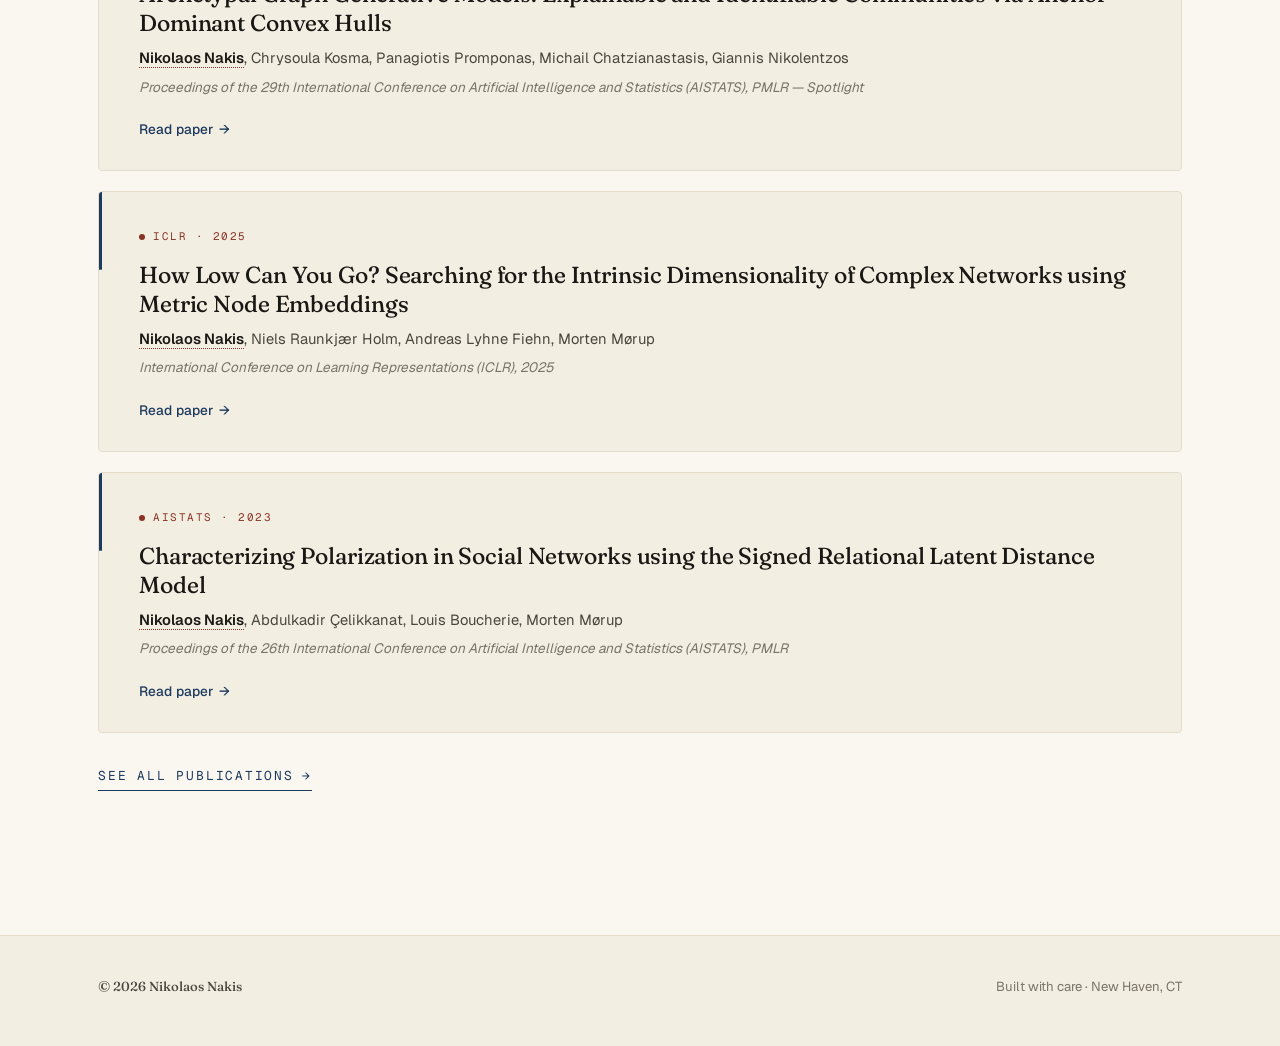
==== commit 4a76c476: "Add files via upload" ====
--- a/index.html
+++ b/index.html
@@ -6,6 +6,17 @@
     <title>Nikolaos Nakis — Postdoctoral Researcher, Yale University</title>
     <meta name="description" content="Personal website of Nikolaos Nakis, Postdoctoral Researcher at the Yale Institute for Network Science (Human Nature Lab). Research on machine learning for graphs, graph representation learning, and network polarization.">
     <link rel="stylesheet" href="style.css">
+    <style>
+      /* Nudge the hero figure rightward so it no longer overlaps the
+         widened socials row that now includes the CV button.
+         Desktop-only; mobile layouts (which typically stack the figure
+         and the socials) are left untouched. */
+      @media (min-width: 900px) {
+        .hero-figure {
+          transform: translateX(2.5rem);
+        }
+      }
+    </style>
 </head>
 <body>
 
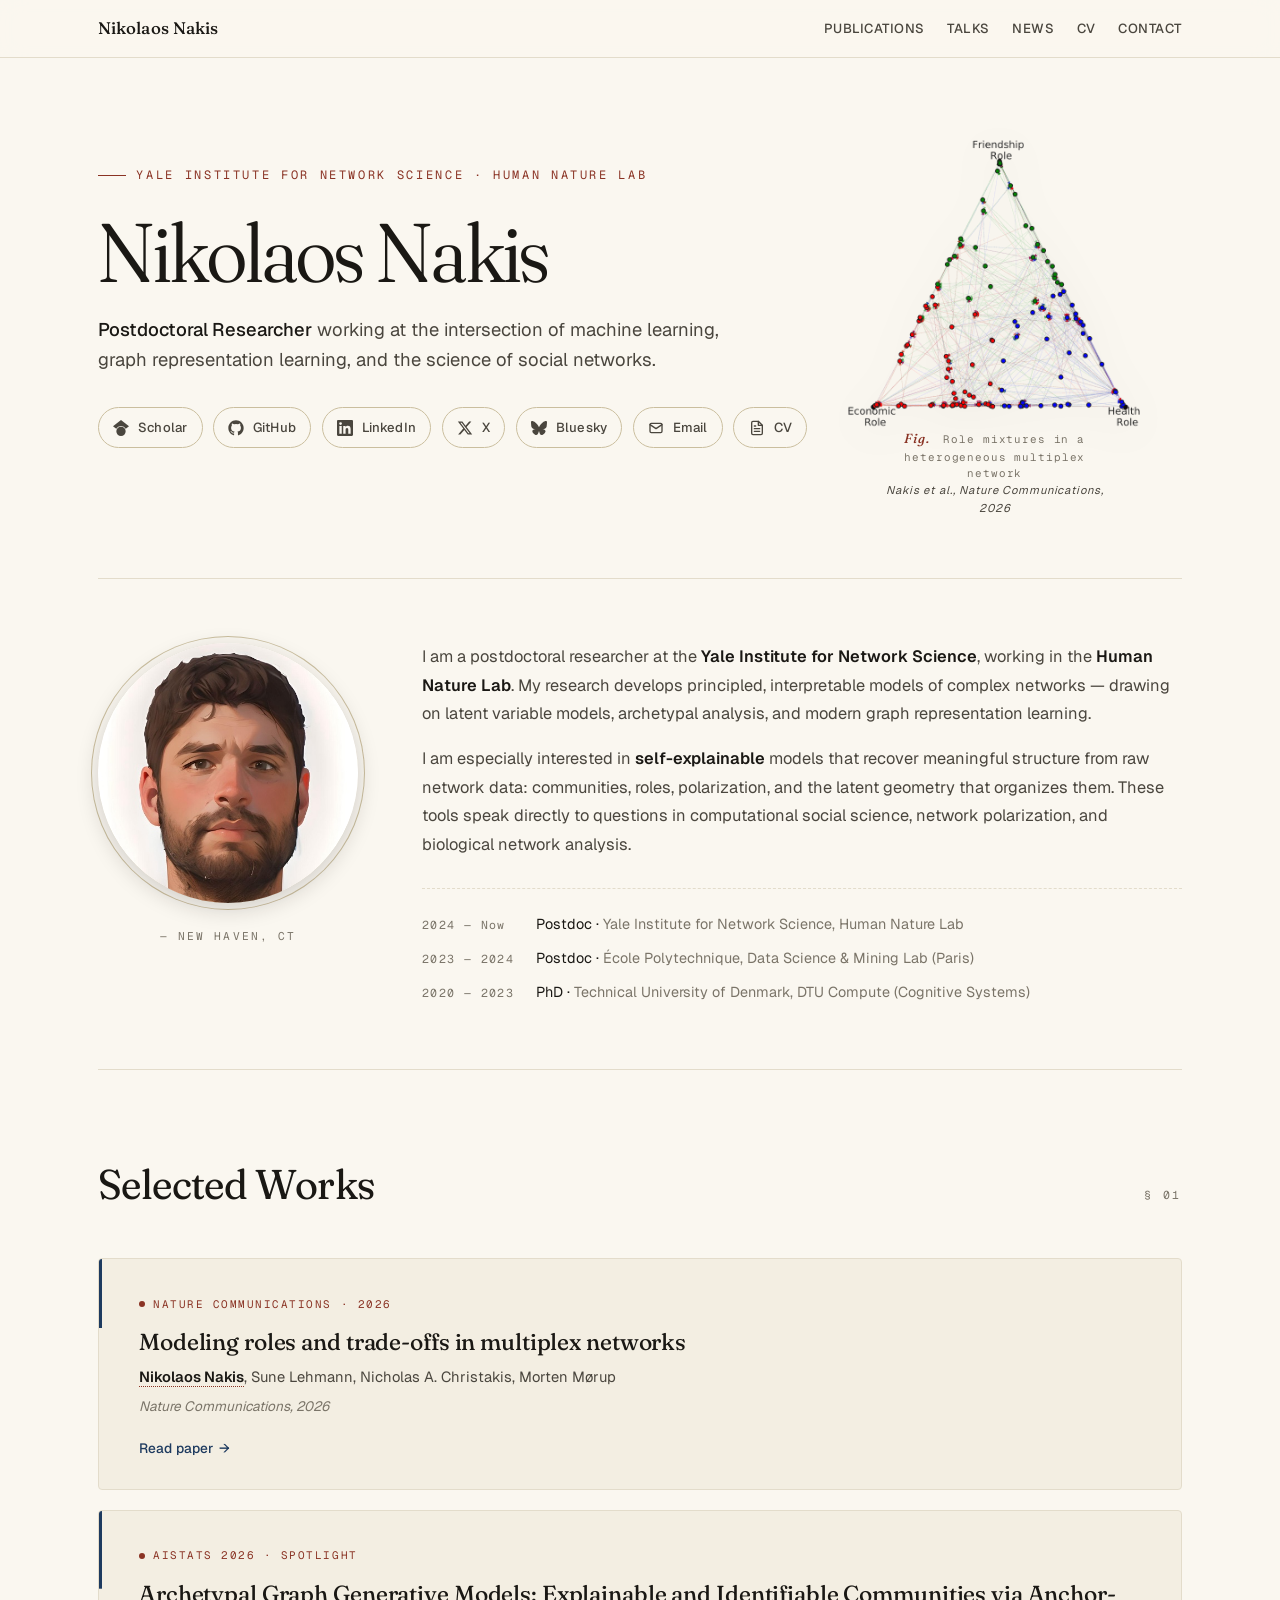
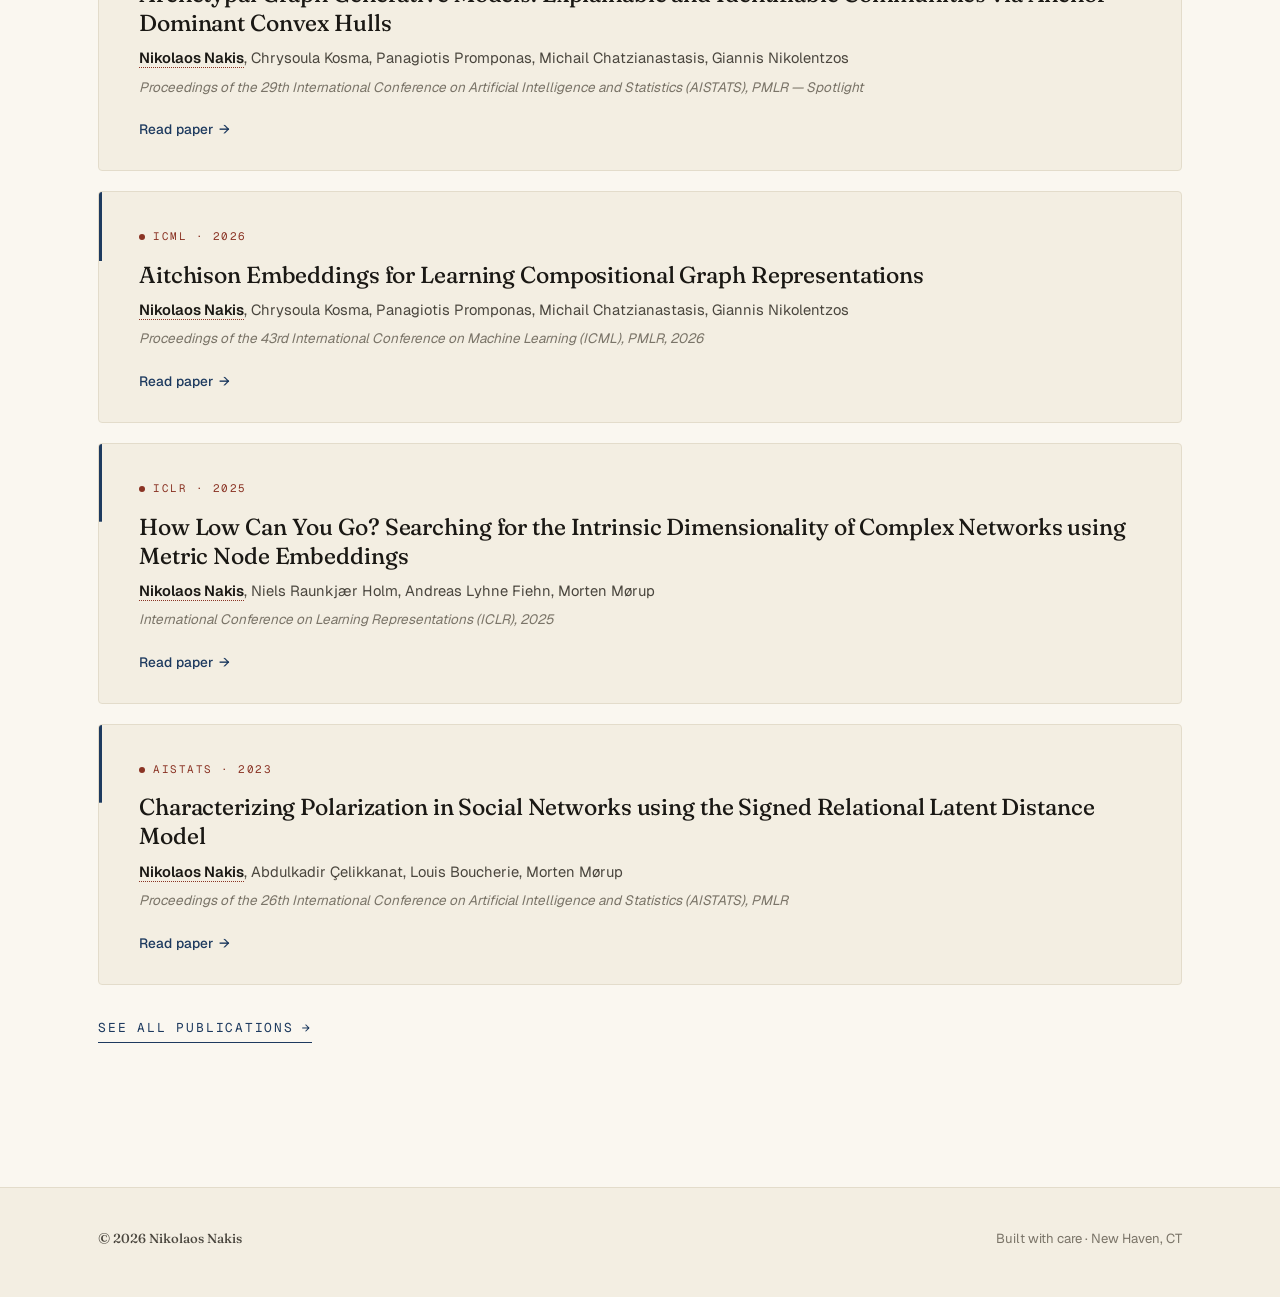
==== commit 074c7ae0: "Add files via upload" ====
--- a/index.html
+++ b/index.html
@@ -156,6 +156,14 @@
       </article>
 
       <article class="feat-card">
+        <div class="feat-tag"><span class="dot"></span> ICML · 2026</div>
+        <h3 class="feat-title">Aitchison Embeddings for Learning Compositional Graph Representations</h3>
+        <p class="feat-authors"><b>Nikolaos Nakis</b>, Chrysoula Kosma, Panagiotis Promponas, Michail Chatzianastasis, Giannis Nikolentzos</p>
+        <p class="feat-venue">Proceedings of the 43rd International Conference on Machine Learning (ICML), PMLR, 2026</p>
+        <a class="feat-link" href="https://arxiv.org/pdf/2605.00716" target="_blank" rel="noopener">Read paper</a>
+      </article>
+
+      <article class="feat-card">
         <div class="feat-tag"><span class="dot"></span> ICLR · 2025</div>
         <h3 class="feat-title">How Low Can You Go? Searching for the Intrinsic Dimensionality of Complex Networks using Metric Node Embeddings</h3>
         <p class="feat-authors"><b>Nikolaos Nakis</b>, Niels Raunkjær Holm, Andreas Lyhne Fiehn, Morten Mørup</p>
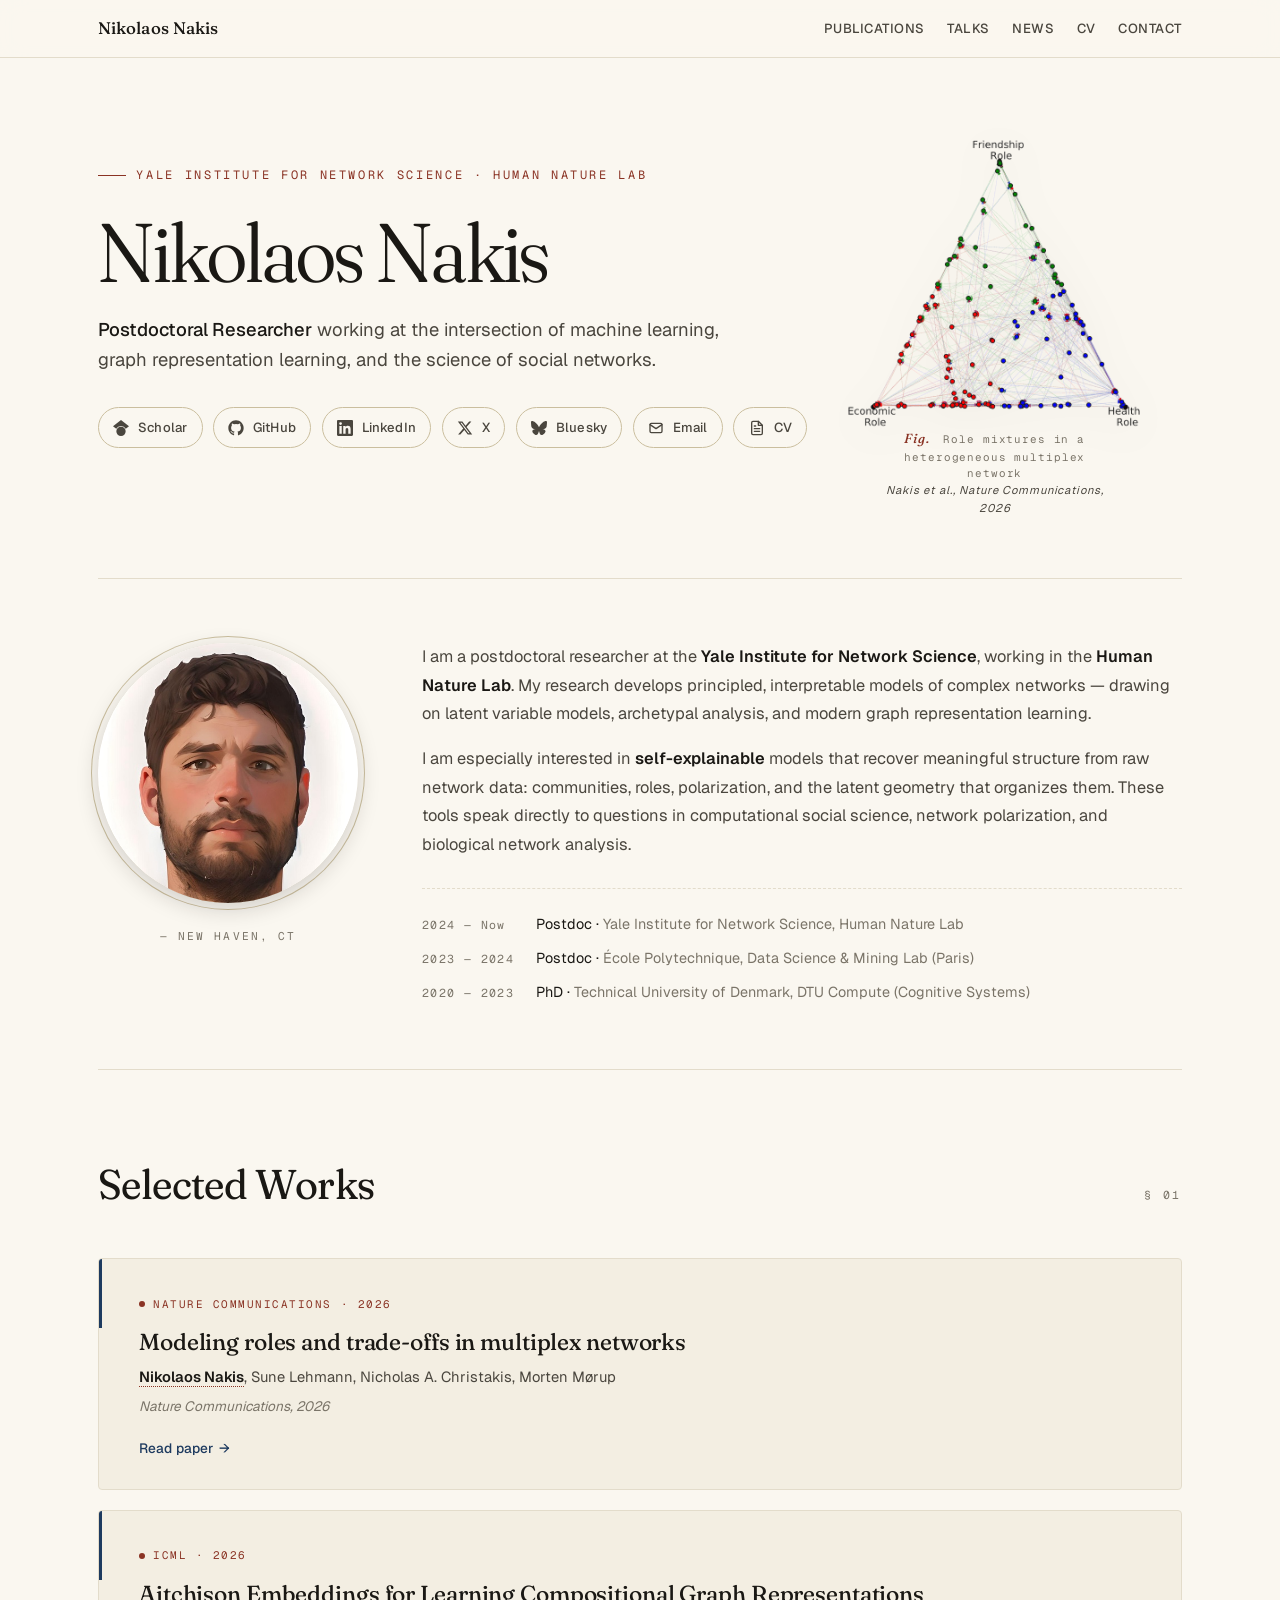
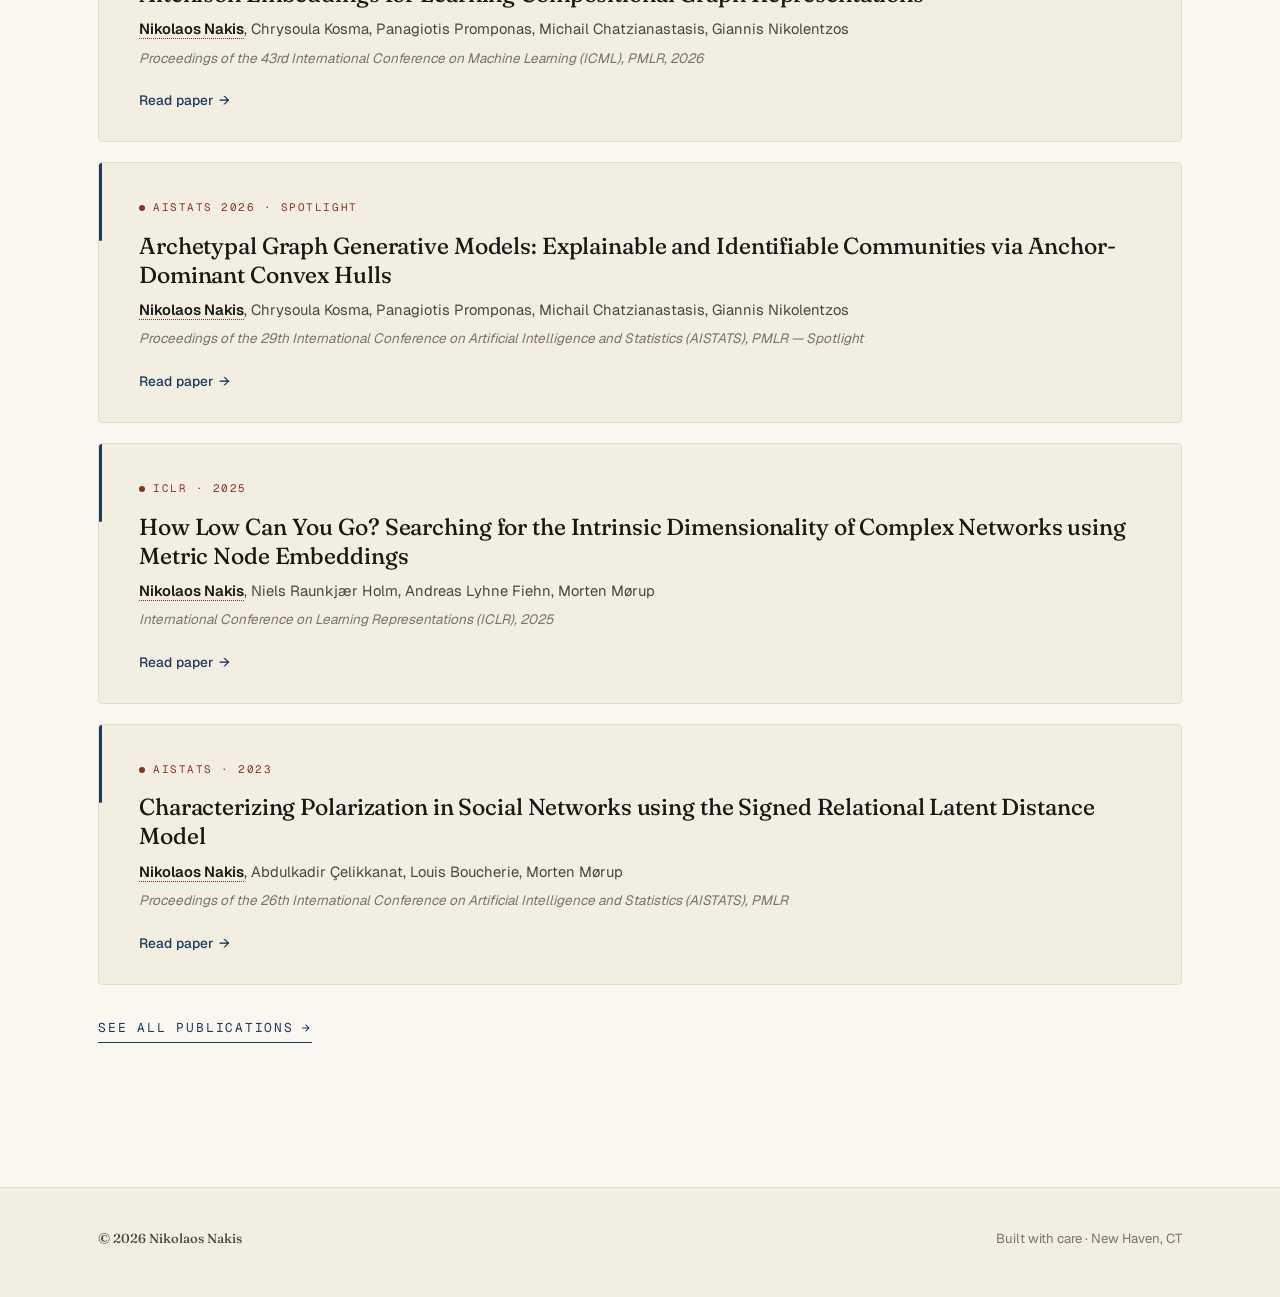
==== commit c90133f9: "Update index.html" ====
--- a/index.html
+++ b/index.html
@@ -147,20 +147,20 @@
         <a class="feat-link" href="https://www.nature.com/articles/s41467-026-68896-1" target="_blank" rel="noopener">Read paper</a>
       </article>
 
+    <article class="feat-card">
+        <div class="feat-tag"><span class="dot"></span> ICML · 2026</div>
+        <h3 class="feat-title">Aitchison Embeddings for Learning Compositional Graph Representations</h3>
+        <p class="feat-authors"><b>Nikolaos Nakis</b>, Chrysoula Kosma, Panagiotis Promponas, Michail Chatzianastasis, Giannis Nikolentzos</p>
+        <p class="feat-venue">Proceedings of the 43rd International Conference on Machine Learning (ICML), PMLR, 2026</p>
+        <a class="feat-link" href="https://arxiv.org/pdf/2605.00716" target="_blank" rel="noopener">Read paper</a>
+      </article>
+
       <article class="feat-card">
         <div class="feat-tag"><span class="dot"></span> AISTATS 2026 · Spotlight</div>
         <h3 class="feat-title">Archetypal Graph Generative Models: Explainable and Identifiable Communities via Anchor-Dominant Convex Hulls</h3>
         <p class="feat-authors"><b>Nikolaos Nakis</b>, Chrysoula Kosma, Panagiotis Promponas, Michail Chatzianastasis, Giannis Nikolentzos</p>
         <p class="feat-venue">Proceedings of the 29th International Conference on Artificial Intelligence and Statistics (AISTATS), PMLR — Spotlight</p>
         <a class="feat-link" href="https://arxiv.org/pdf/2602.21342" target="_blank" rel="noopener">Read paper</a>
-      </article>
-
-      <article class="feat-card">
-        <div class="feat-tag"><span class="dot"></span> ICML · 2026</div>
-        <h3 class="feat-title">Aitchison Embeddings for Learning Compositional Graph Representations</h3>
-        <p class="feat-authors"><b>Nikolaos Nakis</b>, Chrysoula Kosma, Panagiotis Promponas, Michail Chatzianastasis, Giannis Nikolentzos</p>
-        <p class="feat-venue">Proceedings of the 43rd International Conference on Machine Learning (ICML), PMLR, 2026</p>
-        <a class="feat-link" href="https://arxiv.org/pdf/2605.00716" target="_blank" rel="noopener">Read paper</a>
       </article>
 
       <article class="feat-card">
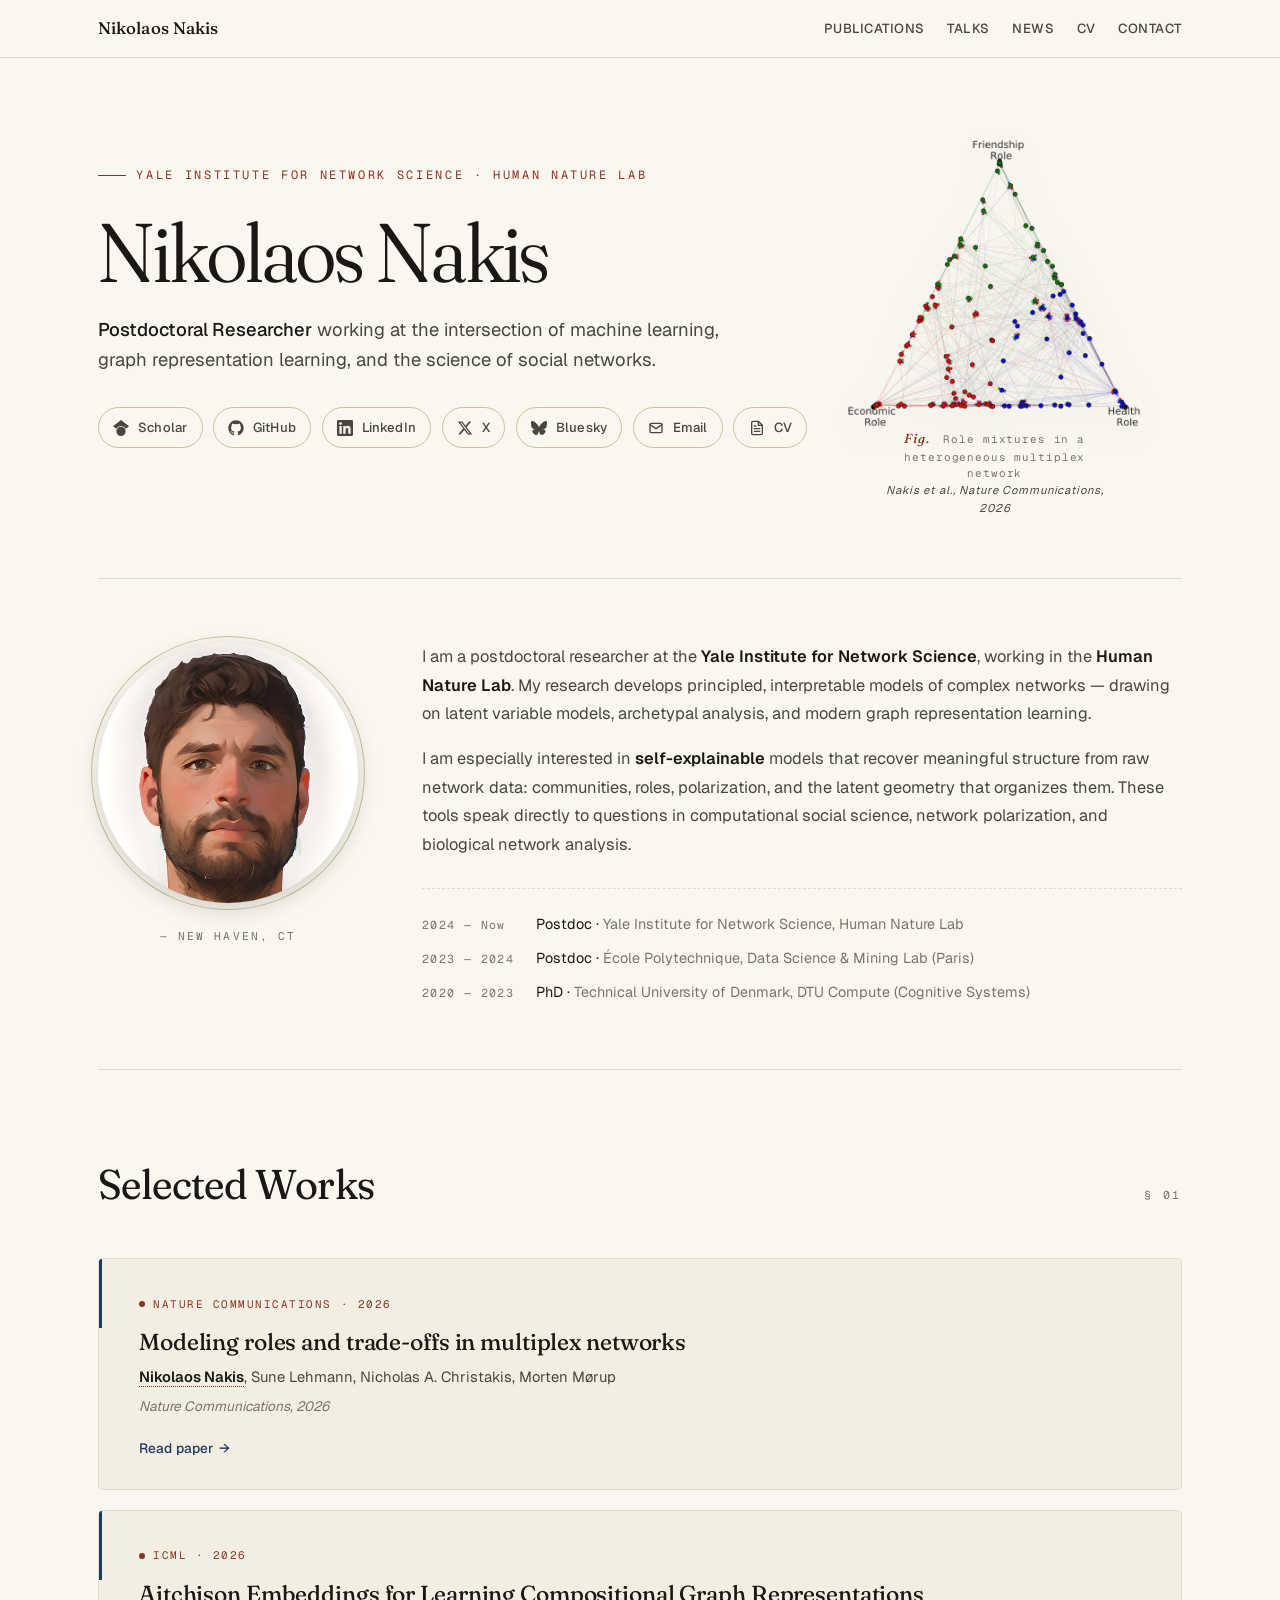
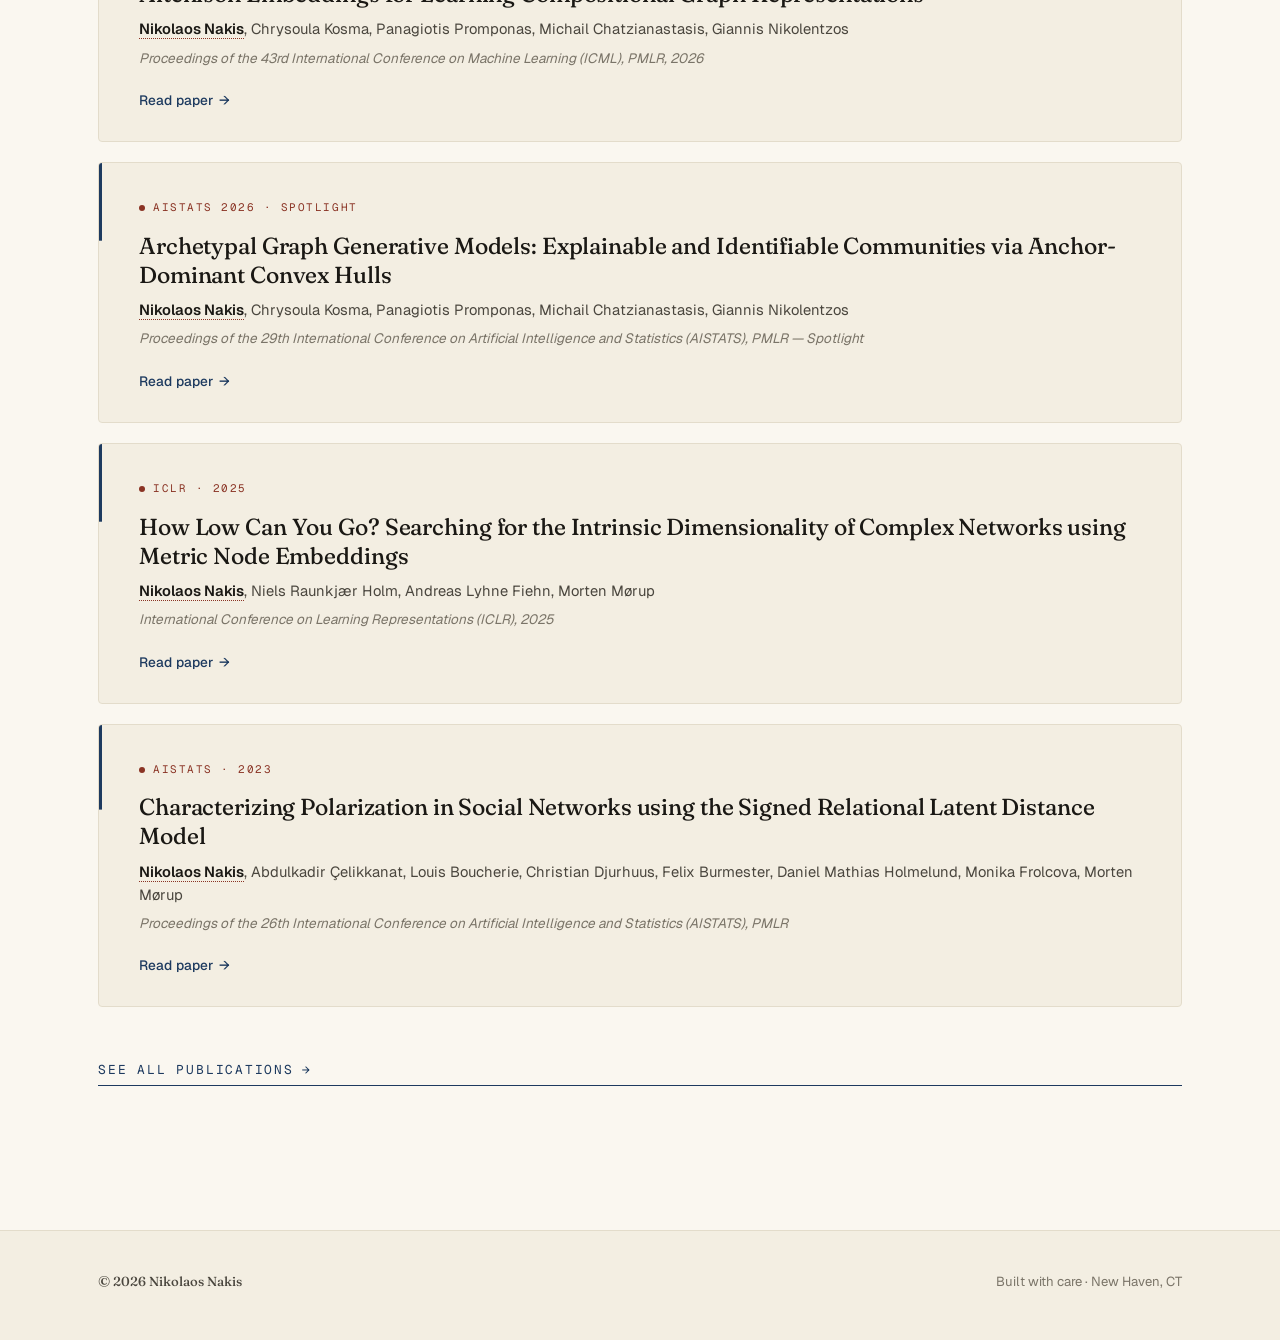
==== commit 24fdc56f: "Modify authors for AISTATS 2023 publication Updated the list of authors for the publication." ====
--- a/index.html
+++ b/index.html
@@ -174,12 +174,12 @@
       <article class="feat-card">
         <div class="feat-tag"><span class="dot"></span> AISTATS · 2023</div>
         <h3 class="feat-title">Characterizing Polarization in Social Networks using the Signed Relational Latent Distance Model</h3>
-        <p class="feat-authors"><b>Nikolaos Nakis</b>, Abdulkadir Çelikkanat, Louis Boucherie, Morten Mørup</p>
+        <p class="feat-authors"><b>Nikolaos Nakis</b>, Abdulkadir Çelikkanat, Louis Boucherie, Christian Djurhuus, Felix Burmester, Daniel Mathias Holmelund, Monika Frolcova, Morten Mørup</p>
         <p class="feat-venue">Proceedings of the 26th International Conference on Artificial Intelligence and Statistics (AISTATS), PMLR</p>
         <a class="feat-link" href="https://proceedings.mlr.press/v206/nakis23a.html" target="_blank" rel="noopener">Read paper</a>
       </article>
 
-    </div>
+
 
     <a class="see-all" href="publications/">See all publications</a>
   </section>
